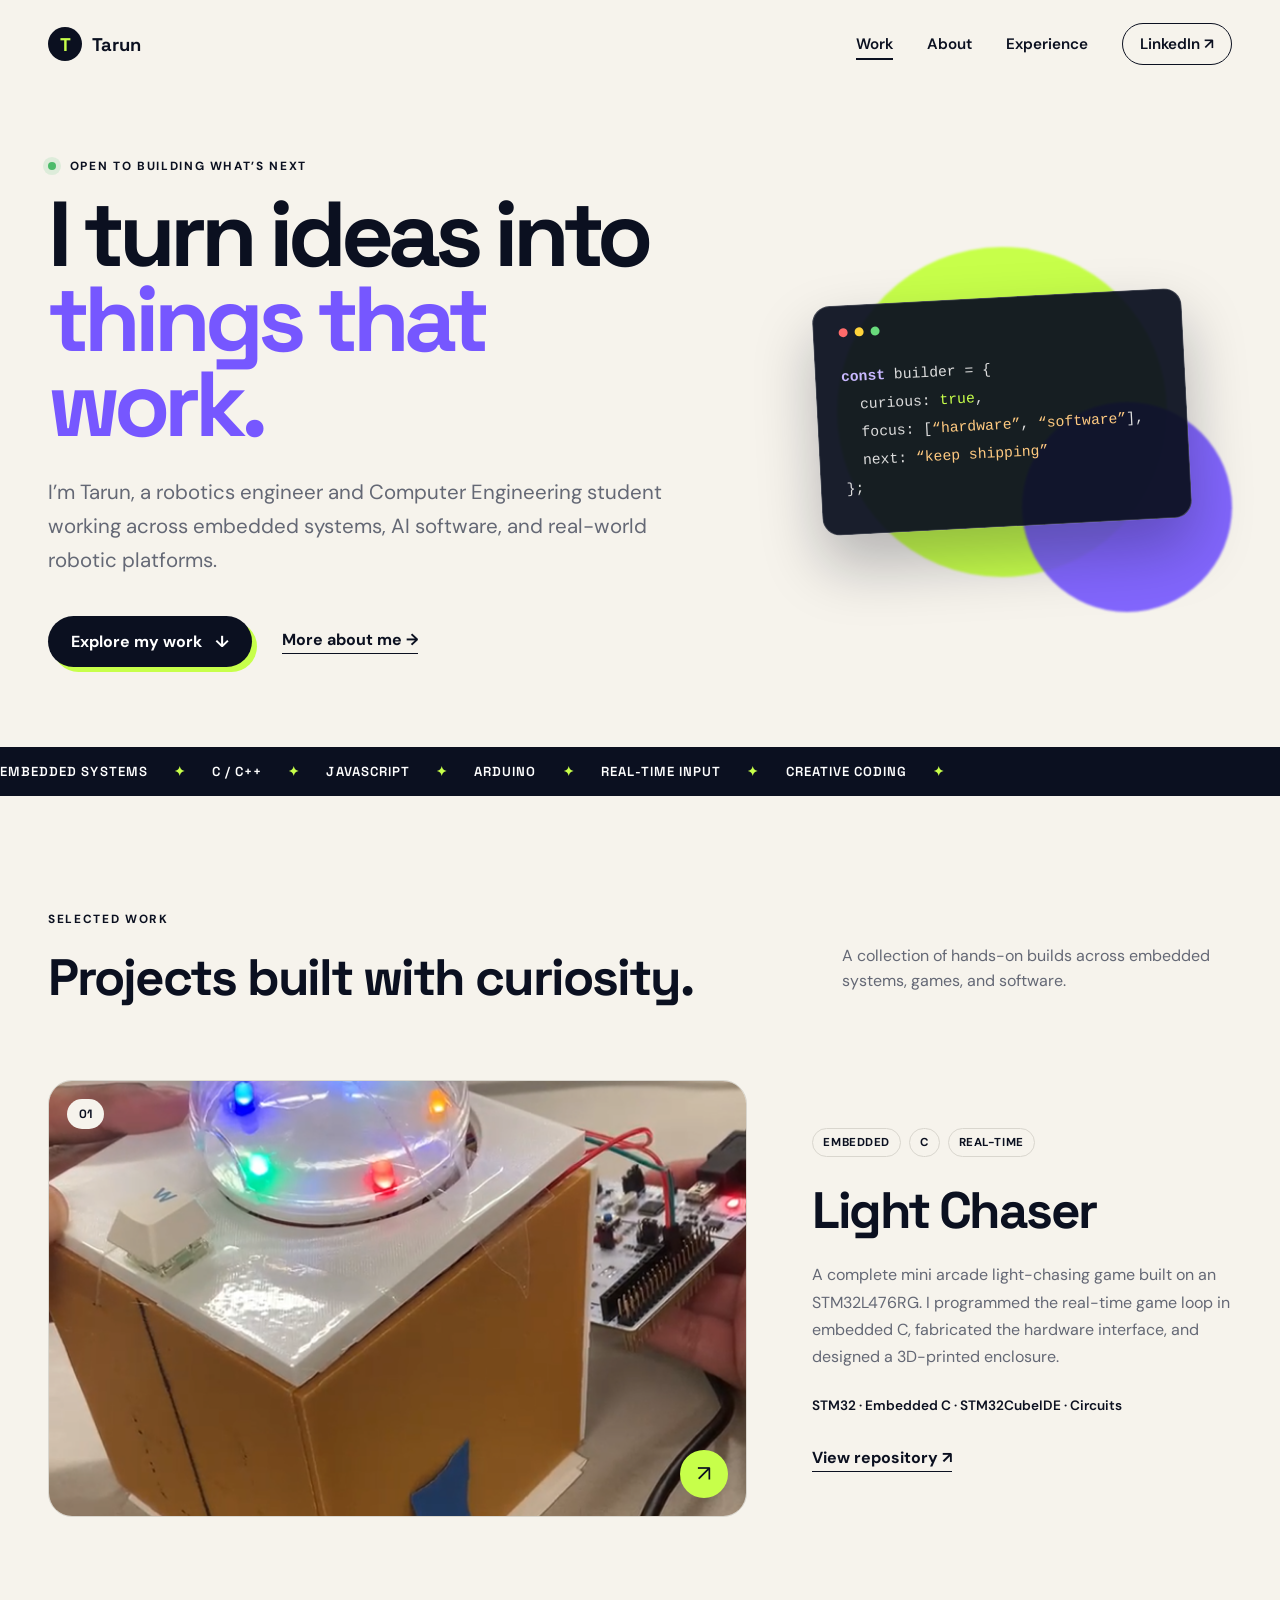
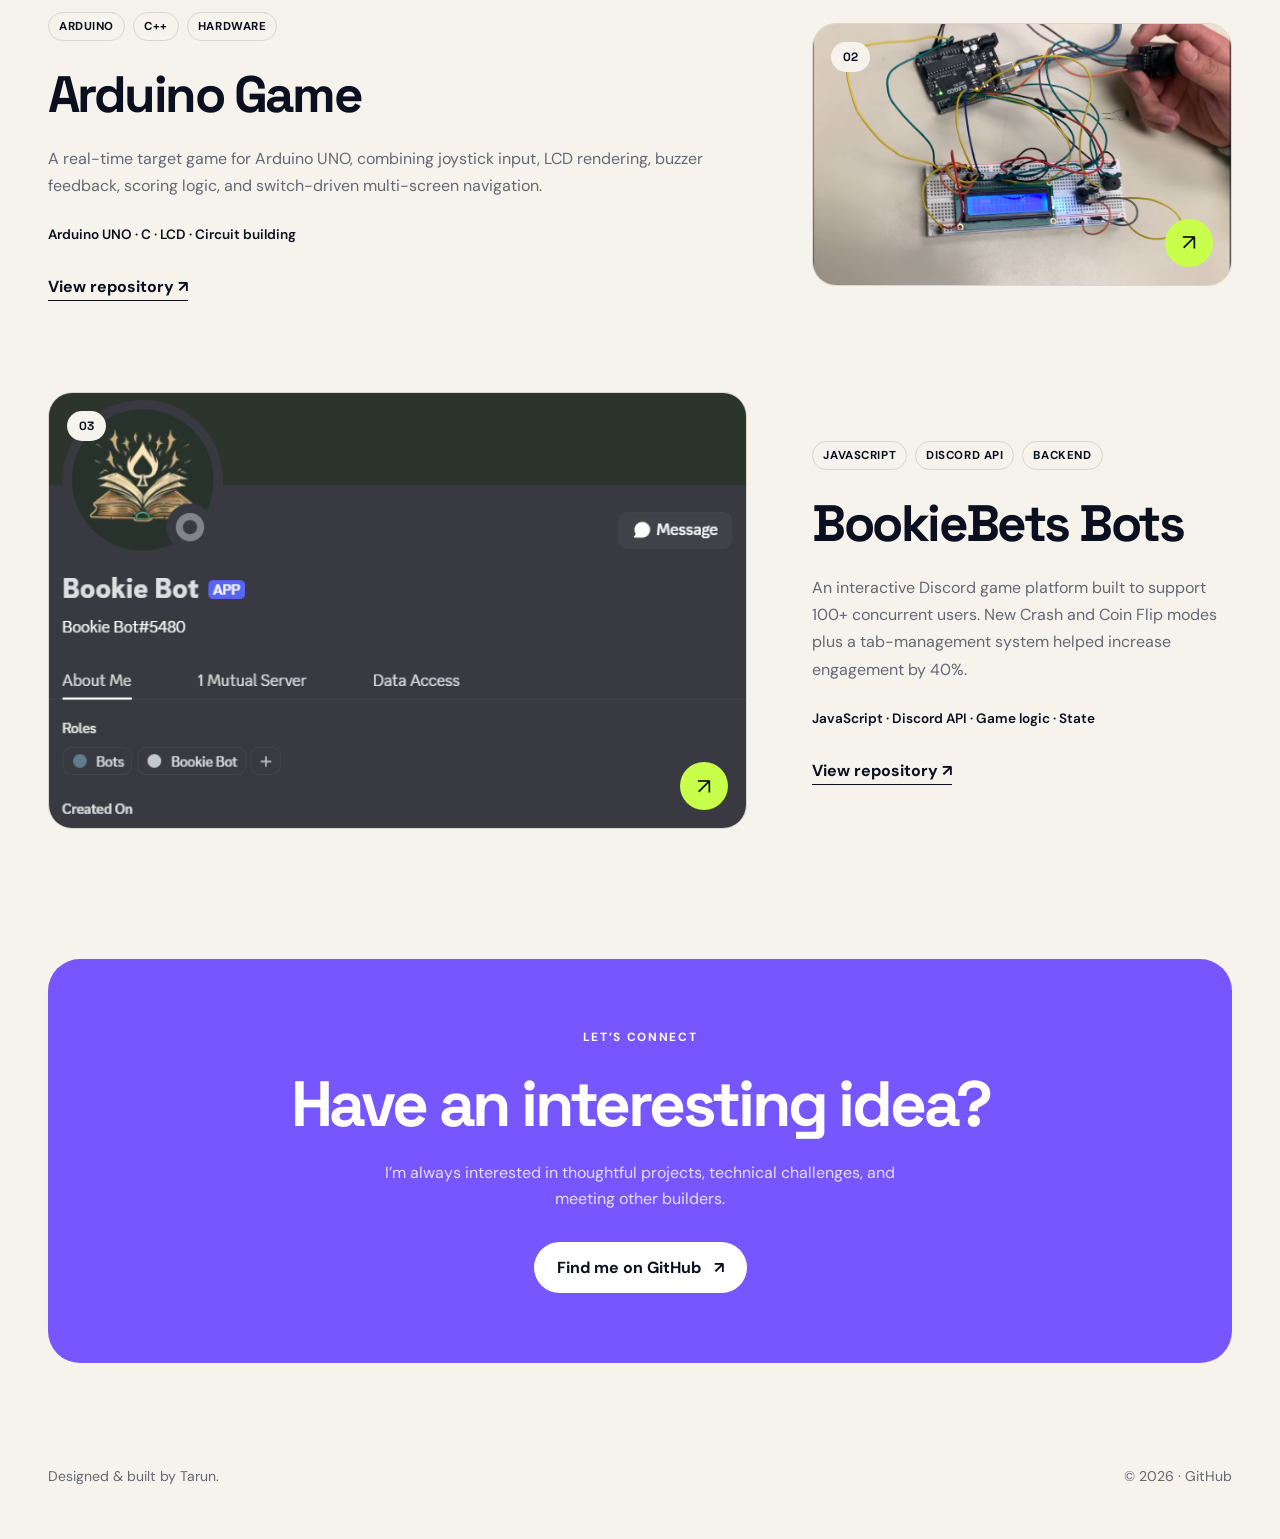
==== index.html @ 7ca959b8 "Align portfolio with LinkedIn experience and credentials" ====
<!doctype html>
<html lang="en">
<head>
  <meta charset="utf-8">
  <meta name="viewport" content="width=device-width, initial-scale=1">
  <meta name="description" content="Tarun's portfolio — embedded systems, software, and playful technical projects.">
  <meta name="theme-color" content="#0b1020">
  <title>Tarun — Developer & Builder</title>
  <link rel="preconnect" href="https://fonts.googleapis.com">
  <link rel="preconnect" href="https://fonts.gstatic.com" crossorigin>
  <link href="https://fonts.googleapis.com/css2?family=DM+Sans:wght@400;500;600;700&family=Space+Grotesk:wght@500;600;700&display=swap" rel="stylesheet">
  <link rel="stylesheet" href="styles.css">
  <script src="script.js" defer></script>
</head>
<body>
  <a class="skip-link" href="#main">Skip to content</a>
  <header class="site-header">
    <a class="logo" href="index.html" aria-label="Tarun, home"><span>T</span> Tarun</a>
    <button class="menu-button" aria-expanded="false" aria-controls="site-nav"><span></span><span></span><span></span><span class="sr-only">Open menu</span></button>
    <nav id="site-nav" class="site-nav" aria-label="Main navigation">
      <a class="active" href="index.html">Work</a>
      <a href="about.html">About</a>
      <a href="resume.html">Experience</a>
      <a class="nav-cta" href="https://www.linkedin.com/in/tarun-ambati/" target="_blank" rel="noreferrer">LinkedIn <span aria-hidden="true">↗</span></a>
    </nav>
  </header>

  <main id="main">
    <section class="hero section-shell">
      <div class="hero-copy reveal">
        <p class="eyebrow"><span class="status-dot"></span> Open to building what’s next</p>
        <h1>I turn ideas into <em>things that work.</em></h1>
        <p class="hero-intro">I’m Tarun, a robotics engineer and Computer Engineering student working across embedded systems, AI software, and real-world robotic platforms.</p>
        <div class="hero-actions">
          <a class="button button-primary" href="#projects">Explore my work <span aria-hidden="true">↓</span></a>
          <a class="text-link" href="about.html">More about me <span aria-hidden="true">→</span></a>
        </div>
      </div>
      <div class="hero-visual reveal" aria-hidden="true">
        <div class="orb orb-one"></div><div class="orb orb-two"></div>
        <div class="code-card">
          <div class="code-top"><span></span><span></span><span></span></div>
          <code><b>const</b> builder = {<br>&nbsp;&nbsp;curious: <i>true</i>,<br>&nbsp;&nbsp;focus: [<q>hardware</q>, <q>software</q>],<br>&nbsp;&nbsp;next: <q>keep shipping</q><br>};</code>
        </div>
      </div>
    </section>

    <section class="marquee" aria-label="Skills">
      <div>EMBEDDED SYSTEMS <span>✦</span> C / C++ <span>✦</span> JAVASCRIPT <span>✦</span> ARDUINO <span>✦</span> REAL-TIME INPUT <span>✦</span> CREATIVE CODING <span>✦</span></div>
    </section>

    <section id="projects" class="projects-section section-shell">
      <div class="section-heading reveal">
        <div><p class="eyebrow">Selected work</p><h2>Projects built with curiosity.</h2></div>
        <p>A collection of hands-on builds across embedded systems, games, and software.</p>
      </div>

      <div class="project-list">
        <article class="project-card reveal">
          <a class="project-image" href="https://github.com/vypearr/Light_Chaser" target="_blank" rel="noreferrer" aria-label="View Light Chaser repository">
            <img src="images/light-chaser.png" alt="Light Chaser embedded game project" loading="lazy">
            <span class="project-number">01</span><span class="image-arrow" aria-hidden="true">↗</span>
          </a>
          <div class="project-content">
            <div class="tags"><span>Embedded</span><span>C</span><span>Real-time</span></div>
            <h3>Light Chaser</h3>
            <p>A complete mini arcade light-chasing game built on an STM32L476RG. I programmed the real-time game loop in embedded C, fabricated the hardware interface, and designed a 3D-printed enclosure.</p>
            <p class="stack">STM32 · Embedded C · STM32CubeIDE · Circuits</p>
            <a class="text-link" href="https://github.com/vypearr/Light_Chaser" target="_blank" rel="noreferrer">View repository <span aria-hidden="true">↗</span></a>
          </div>
        </article>

        <article class="project-card project-card-reverse reveal">
          <a class="project-image" href="https://github.com/vypearr/ArduinoGameProject" target="_blank" rel="noreferrer" aria-label="View Arduino Game repository">
            <img src="images/arduino-game.png" alt="Arduino joystick game project" loading="lazy">
            <span class="project-number">02</span><span class="image-arrow" aria-hidden="true">↗</span>
          </a>
          <div class="project-content">
            <div class="tags"><span>Arduino</span><span>C++</span><span>Hardware</span></div>
            <h3>Arduino Game</h3>
            <p>A real-time target game for Arduino UNO, combining joystick input, LCD rendering, buzzer feedback, scoring logic, and switch-driven multi-screen navigation.</p>
            <p class="stack">Arduino UNO · C · LCD · Circuit building</p>
            <a class="text-link" href="https://github.com/vypearr/ArduinoGameProject" target="_blank" rel="noreferrer">View repository <span aria-hidden="true">↗</span></a>
          </div>
        </article>

        <article class="project-card reveal">
          <a class="project-image" href="https://github.com/vypearr/BookieBets-Bots" target="_blank" rel="noreferrer" aria-label="View BookieBets Bots repository">
            <img src="images/bookiebets-bots.png" alt="BookieBets Discord bots project" loading="lazy">
            <span class="project-number">03</span><span class="image-arrow" aria-hidden="true">↗</span>
          </a>
          <div class="project-content">
            <div class="tags"><span>JavaScript</span><span>Discord API</span><span>Backend</span></div>
            <h3>BookieBets Bots</h3>
            <p>An interactive Discord game platform built to support 100+ concurrent users. New Crash and Coin Flip modes plus a tab-management system helped increase engagement by 40%.</p>
            <p class="stack">JavaScript · Discord API · Game logic · State</p>
            <a class="text-link" href="https://github.com/vypearr/BookieBets-Bots" target="_blank" rel="noreferrer">View repository <span aria-hidden="true">↗</span></a>
          </div>
        </article>
      </div>
    </section>

    <section class="contact-banner section-shell reveal">
      <p class="eyebrow">Let’s connect</p>
      <h2>Have an interesting idea?</h2>
      <p>I’m always interested in thoughtful projects, technical challenges, and meeting other builders.</p>
      <a class="button button-light" href="https://github.com/vypearr" target="_blank" rel="noreferrer">Find me on GitHub <span aria-hidden="true">↗</span></a>
    </section>
  </main>

  <footer><p>Designed & built by Tarun.</p><p>© <span id="year"></span> · <a href="https://github.com/vypearr" target="_blank" rel="noreferrer">GitHub</a></p></footer>
</body>
</html>
---- styles.css ----
:root{--ink:#0b1020;--paper:#f6f3ec;--muted:#646875;--line:#d9d6ce;--lime:#c7ff4a;--violet:#7657ff;--white:#fff;--radius:24px}*{box-sizing:border-box}html{scroll-behavior:smooth}body{margin:0;background:var(--paper);color:var(--ink);font-family:"DM Sans",sans-serif;font-size:16px;overflow-x:hidden}a{color:inherit}img{display:block;max-width:100%}.sr-only{position:absolute;width:1px;height:1px;padding:0;margin:-1px;overflow:hidden;clip:rect(0,0,0,0);white-space:nowrap;border:0}.skip-link{position:fixed;left:1rem;top:-4rem;background:var(--lime);padding:.8rem 1rem;z-index:100;color:var(--ink)}.skip-link:focus{top:1rem}.site-header{height:88px;max-width:1240px;margin:auto;padding:0 28px;display:flex;align-items:center;justify-content:space-between}.logo{font-family:"Space Grotesk",sans-serif;font-size:1.15rem;font-weight:700;text-decoration:none;display:flex;gap:10px;align-items:center}.logo span{display:grid;place-items:center;width:34px;height:34px;border-radius:50%;background:var(--ink);color:var(--lime)}.site-nav{display:flex;align-items:center;gap:34px}.site-nav a{text-decoration:none;font-weight:600;font-size:.95rem;position:relative}.site-nav a:not(.nav-cta)::after{content:"";position:absolute;left:0;right:100%;bottom:-6px;height:2px;background:var(--ink);transition:.2s}.site-nav a:hover::after,.site-nav a.active::after{right:0}.nav-cta{border:1px solid var(--ink);border-radius:999px;padding:10px 17px}.nav-cta:hover{background:var(--ink);color:white}.menu-button{display:none;background:none;border:0;padding:8px}.menu-button>span:not(.sr-only){display:block;width:23px;height:2px;background:var(--ink);margin:5px}.section-shell{max-width:1240px;margin:0 auto;padding-left:28px;padding-right:28px}.hero{min-height:650px;padding-top:70px;padding-bottom:80px;display:grid;grid-template-columns:1.18fr .82fr;align-items:center;gap:60px}.eyebrow{text-transform:uppercase;letter-spacing:.14em;font-size:.74rem;font-weight:700;margin:0 0 18px}.status-dot{display:inline-block;width:8px;height:8px;border-radius:50%;background:#4cbb6a;margin-right:9px;box-shadow:0 0 0 5px rgba(76,187,106,.14)}h1,h2,h3{font-family:"Space Grotesk",sans-serif;margin-top:0}h1{font-size:clamp(3.4rem,7.2vw,6.6rem);line-height:.92;letter-spacing:-.065em;margin-bottom:30px;max-width:820px}h1 em,h2 em{font-style:normal;color:var(--violet)}.hero-intro{font-size:clamp(1.08rem,1.6vw,1.3rem);line-height:1.65;max-width:660px;color:var(--muted)}.hero-actions{display:flex;align-items:center;gap:30px;margin-top:38px}.button{display:inline-flex;gap:13px;align-items:center;text-decoration:none;border-radius:999px;padding:15px 23px;font-weight:700;transition:transform .2s,box-shadow .2s}.button:hover{transform:translateY(-3px)}.button-primary{background:var(--ink);color:white;box-shadow:5px 5px 0 var(--lime)}.button-light{background:white;color:var(--ink)}.text-link{font-weight:700;text-decoration:none;border-bottom:1px solid currentColor;padding-bottom:3px}.hero-visual{height:440px;position:relative;display:grid;place-items:center}.orb{position:absolute;border-radius:50%;filter:blur(1px)}.orb-one{background:var(--lime);width:330px;height:330px}.orb-two{background:var(--violet);width:210px;height:210px;right:0;bottom:20px;opacity:.9}.code-card{position:relative;background:rgba(11,16,32,.94);color:#ddd;border:1px solid rgba(255,255,255,.2);width:min(370px,90%);padding:22px 25px 30px;border-radius:18px;box-shadow:0 30px 60px rgba(11,16,32,.28);transform:rotate(-3deg)}.code-top{display:flex;gap:7px;margin-bottom:27px}.code-top span{width:9px;height:9px;border-radius:50%;background:#ff6b6b}.code-top span:nth-child(2){background:#ffd43b}.code-top span:nth-child(3){background:#69db7c}.code-card code{font-size:.92rem;line-height:1.9}.code-card b{color:#c9b8ff}.code-card i{color:var(--lime);font-style:normal}.code-card q{color:#ffca80}.marquee{background:var(--ink);color:white;padding:16px 0;overflow:hidden;white-space:nowrap;font-family:"Space Grotesk";font-weight:600;letter-spacing:.08em;font-size:.82rem}.marquee div{width:max-content;animation:marquee 24s linear infinite}.marquee span{color:var(--lime);margin:0 22px}@keyframes marquee{to{transform:translateX(-50%)}}.projects-section{padding-top:115px;padding-bottom:130px}.section-heading{display:flex;justify-content:space-between;align-items:flex-end;margin-bottom:70px}.section-heading h2,.skills-section h2{font-size:clamp(2.2rem,4vw,4rem);letter-spacing:-.04em;margin:0}.section-heading>p{max-width:390px;color:var(--muted);line-height:1.6}.project-list{display:flex;flex-direction:column;gap:95px}.project-card{display:grid;grid-template-columns:1.25fr .75fr;gap:65px;align-items:center}.project-card-reverse .project-image{order:2}.project-image{position:relative;border-radius:var(--radius);overflow:hidden;background:#ddd;aspect-ratio:16/10;border:1px solid var(--line)}.project-image img{width:100%;height:100%;object-fit:cover;transition:transform .5s}.project-image:hover img{transform:scale(1.035)}.project-number{position:absolute;left:18px;top:18px;background:var(--paper);border-radius:999px;padding:7px 12px;font:700 .75rem "Space Grotesk"}.image-arrow{position:absolute;right:18px;bottom:18px;width:48px;height:48px;border-radius:50%;display:grid;place-items:center;background:var(--lime);font-size:1.4rem;transition:transform .2s}.project-image:hover .image-arrow{transform:rotate(45deg)}.tags{display:flex;gap:8px;flex-wrap:wrap;margin-bottom:21px}.tags span{border:1px solid var(--line);border-radius:999px;padding:6px 10px;font-size:.72rem;font-weight:700;text-transform:uppercase;letter-spacing:.05em}.project-content h3{font-size:clamp(2rem,4vw,3.6rem);letter-spacing:-.05em;margin-bottom:18px}.project-content>p{color:var(--muted);line-height:1.7}.project-content .stack{font-size:.85rem;color:var(--ink);font-weight:600;margin:24px 0 30px}.contact-banner{background:var(--violet);color:white;border-radius:32px;padding-top:70px;padding-bottom:70px;margin-bottom:70px;text-align:center;max-width:1184px}.contact-banner h2{font-size:clamp(2.4rem,5vw,4.8rem);letter-spacing:-.05em;margin-bottom:15px}.contact-banner>p:not(.eyebrow){max-width:550px;margin:0 auto 30px;line-height:1.6;color:rgba(255,255,255,.8)}footer{max-width:1240px;margin:auto;padding:20px 28px 40px;display:flex;justify-content:space-between;color:var(--muted);font-size:.88rem}footer a{text-decoration:none}.about-hero{padding-top:110px;padding-bottom:100px}.about-hero h1{max-width:1000px}.about-lead{font-size:clamp(1.2rem,2vw,1.6rem);line-height:1.55;max-width:750px;color:var(--muted)}.about-grid{display:grid;grid-template-columns:.72fr 1.28fr;gap:90px;align-items:center;padding-bottom:130px}.about-portrait{height:520px;border-radius:var(--radius);background:var(--lime);position:relative;display:grid;place-items:center;overflow:hidden}.portrait-mark{font:700 16rem/1 "Space Grotesk";color:var(--ink);transform:rotate(-8deg)}.about-portrait p{position:absolute;bottom:22px;left:25px;font:bold .75rem/1.35 "Space Grotesk";letter-spacing:.12em}.about-copy h2{font-size:clamp(2rem,3vw,3rem);letter-spacing:-.04em}.about-copy p{font-size:1.08rem;line-height:1.8;color:var(--muted)}.about-copy .button{margin-top:20px}.skills-section{border-top:1px solid var(--line);padding-top:90px;padding-bottom:120px}.skill-columns{display:grid;grid-template-columns:repeat(3,1fr);gap:24px;margin-top:50px}.skill-columns>div{border-top:3px solid var(--ink);padding-top:20px}.skill-columns span{font-size:.72rem;color:var(--violet);font-weight:700}.skill-columns h3{font-size:1.4rem;margin:18px 0 10px}.skill-columns p{color:var(--muted)}.reveal{opacity:0;transform:translateY(20px);transition:opacity .7s ease,transform .7s ease}.reveal.visible{opacity:1;transform:none}@media(prefers-reduced-motion:reduce){*{scroll-behavior:auto!important;animation:none!important;transition:none!important}.reveal{opacity:1;transform:none}}@media(max-width:820px){.site-header{height:72px}.menu-button{display:block;z-index:12}.site-nav{display:none;position:absolute;top:72px;left:16px;right:16px;background:var(--ink);color:white;padding:26px;border-radius:18px;z-index:11;flex-direction:column;align-items:stretch}.site-nav.open{display:flex}.nav-cta{text-align:center;border-color:white}.hero{grid-template-columns:1fr;padding-top:70px;gap:10px}.hero-visual{height:380px}.section-heading{display:block}.section-heading>p{margin-top:20px}.project-card{grid-template-columns:1fr;gap:30px}.project-card-reverse .project-image{order:0}.about-grid{grid-template-columns:1fr;gap:45px}.about-portrait{height:390px}.skill-columns{grid-template-columns:1fr}.contact-banner{border-radius:0;margin-bottom:30px}}@media(max-width:520px){h1{font-size:3.35rem}.hero{padding-top:45px}.hero-actions{align-items:flex-start;flex-direction:column;gap:22px}.hero-visual{height:330px}.orb-one{width:270px;height:270px}.code-card{font-size:.85rem}.projects-section{padding-top:80px;padding-bottom:90px}.project-list{gap:70px}.project-content h3{font-size:2.4rem}.about-hero{padding-top:70px;padding-bottom:70px}.about-grid{padding-bottom:90px}.portrait-mark{font-size:12rem}footer{display:block}.section-shell{padding-left:20px;padding-right:20px}}
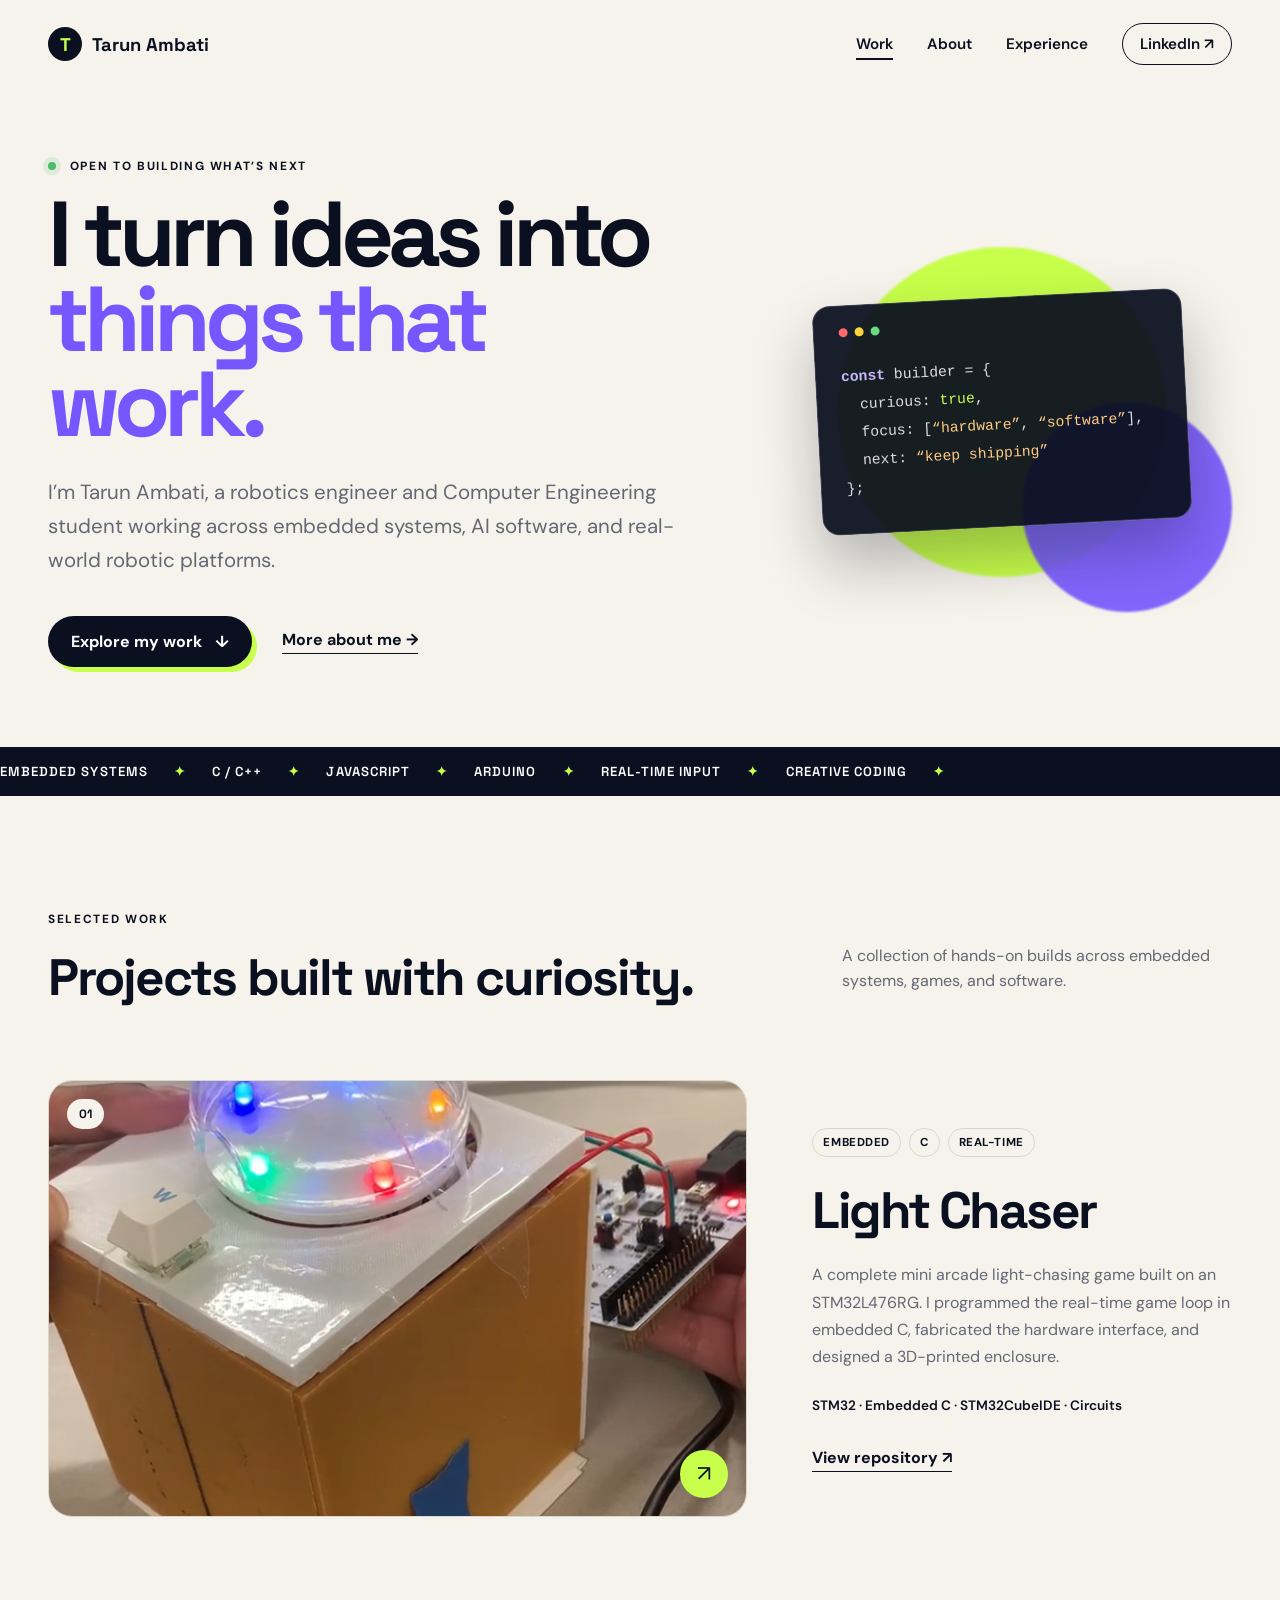
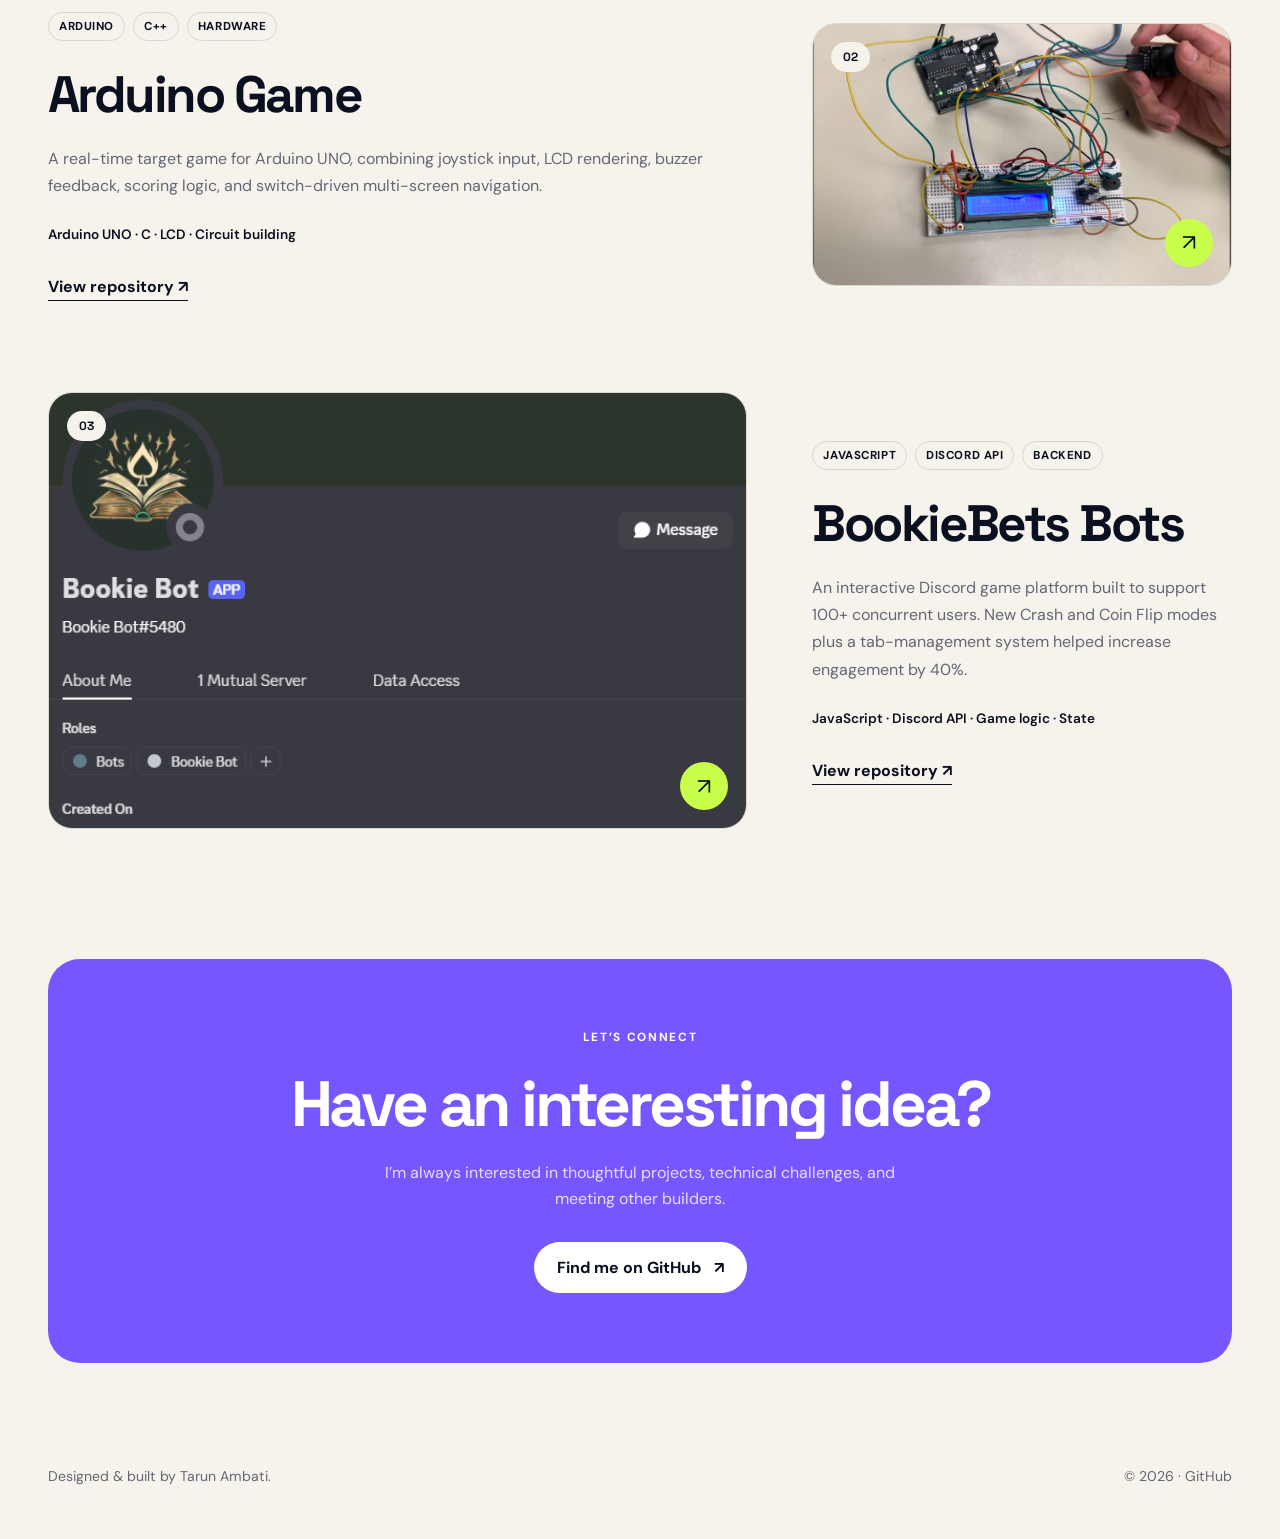
==== commit a8b5fc70: "Use full name throughout portfolio" ====
--- a/index.html
+++ b/index.html
@@ -3,9 +3,9 @@
 <head>
   <meta charset="utf-8">
   <meta name="viewport" content="width=device-width, initial-scale=1">
-  <meta name="description" content="Tarun's portfolio — embedded systems, software, and playful technical projects.">
+  <meta name="description" content="Tarun Ambati's portfolio — robotics, embedded systems, AI software, and hands-on engineering projects.">
   <meta name="theme-color" content="#0b1020">
-  <title>Tarun — Developer & Builder</title>
+  <title>Tarun Ambati — Robotics Engineer & Builder</title>
   <link rel="preconnect" href="https://fonts.googleapis.com">
   <link rel="preconnect" href="https://fonts.gstatic.com" crossorigin>
   <link href="https://fonts.googleapis.com/css2?family=DM+Sans:wght@400;500;600;700&family=Space+Grotesk:wght@500;600;700&display=swap" rel="stylesheet">
@@ -15,7 +15,7 @@
 <body>
   <a class="skip-link" href="#main">Skip to content</a>
   <header class="site-header">
-    <a class="logo" href="index.html" aria-label="Tarun, home"><span>T</span> Tarun</a>
+    <a class="logo" href="index.html" aria-label="Tarun Ambati, home"><span>T</span> Tarun Ambati</a>
     <button class="menu-button" aria-expanded="false" aria-controls="site-nav"><span></span><span></span><span></span><span class="sr-only">Open menu</span></button>
     <nav id="site-nav" class="site-nav" aria-label="Main navigation">
       <a class="active" href="index.html">Work</a>
@@ -30,7 +30,7 @@
       <div class="hero-copy reveal">
         <p class="eyebrow"><span class="status-dot"></span> Open to building what’s next</p>
         <h1>I turn ideas into <em>things that work.</em></h1>
-        <p class="hero-intro">I’m Tarun, a robotics engineer and Computer Engineering student working across embedded systems, AI software, and real-world robotic platforms.</p>
+        <p class="hero-intro">I’m Tarun Ambati, a robotics engineer and Computer Engineering student working across embedded systems, AI software, and real-world robotic platforms.</p>
         <div class="hero-actions">
           <a class="button button-primary" href="#projects">Explore my work <span aria-hidden="true">↓</span></a>
           <a class="text-link" href="about.html">More about me <span aria-hidden="true">→</span></a>
@@ -108,6 +108,6 @@
     </section>
   </main>
 
-  <footer><p>Designed & built by Tarun.</p><p>© <span id="year"></span> · <a href="https://github.com/vypearr" target="_blank" rel="noreferrer">GitHub</a></p></footer>
+  <footer><p>Designed & built by Tarun Ambati.</p><p>© <span id="year"></span> · <a href="https://github.com/vypearr" target="_blank" rel="noreferrer">GitHub</a></p></footer>
 </body>
 </html>
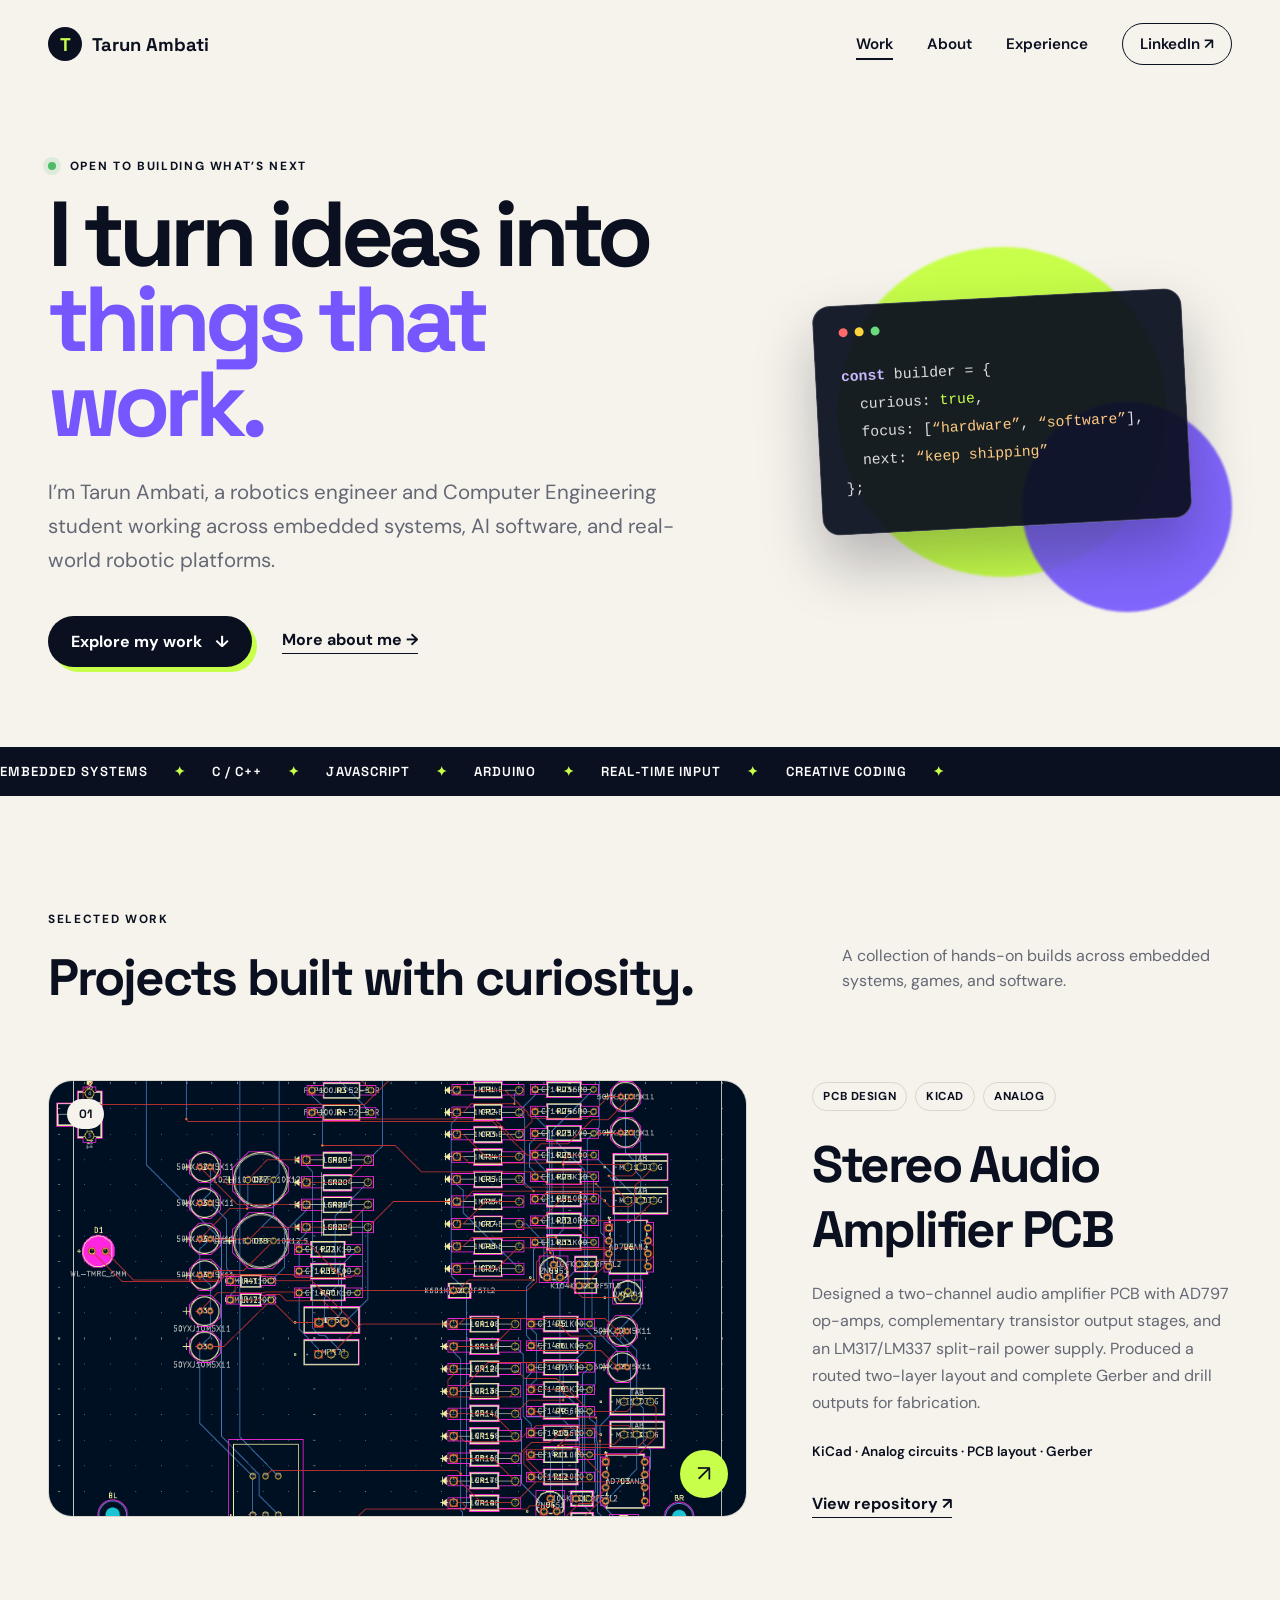
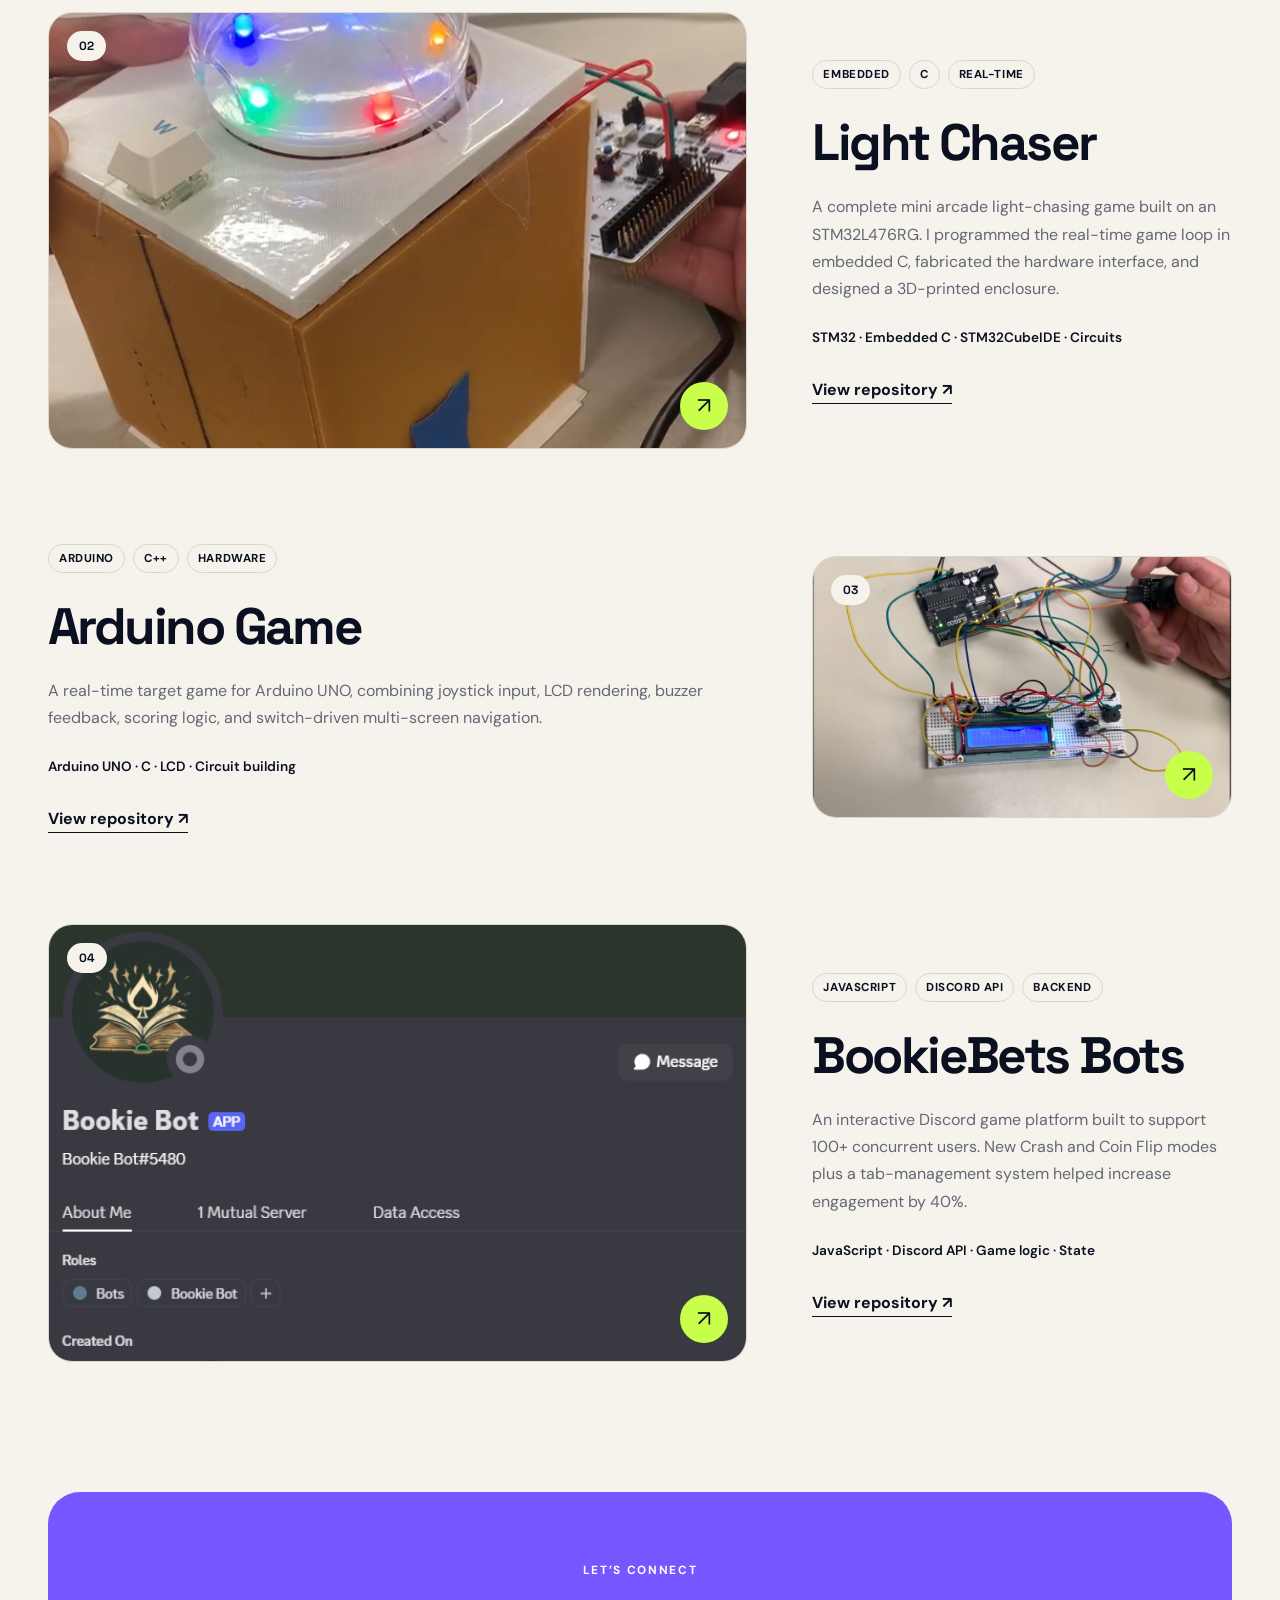
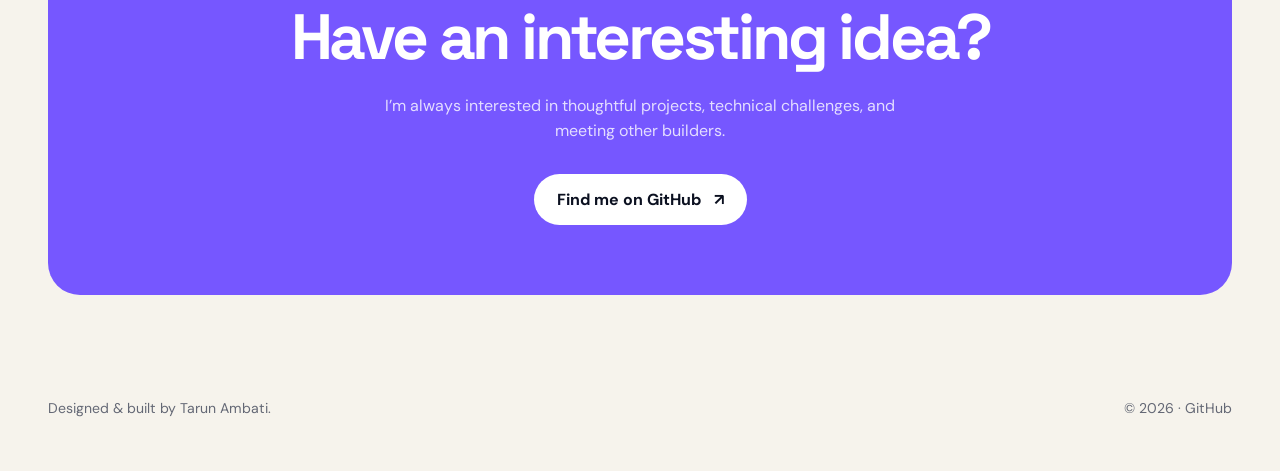
==== commit df617935: "Add audio amplifier PCB project" ====
--- a/index.html
+++ b/index.html
@@ -57,9 +57,23 @@
 
       <div class="project-list">
         <article class="project-card reveal">
+          <a class="project-image" href="https://github.com/vypearr/Audio-Amplifier-PCB" target="_blank" rel="noreferrer" aria-label="View Audio Amplifier PCB repository">
+            <img src="images/audio-amplifier-pcb.png" alt="KiCad layout for a stereo audio amplifier PCB" loading="lazy">
+            <span class="project-number">01</span><span class="image-arrow" aria-hidden="true">↗</span>
+          </a>
+          <div class="project-content">
+            <div class="tags"><span>PCB Design</span><span>KiCad</span><span>Analog</span></div>
+            <h3>Stereo Audio Amplifier PCB</h3>
+            <p>Designed a two-channel audio amplifier PCB with AD797 op-amps, complementary transistor output stages, and an LM317/LM337 split-rail power supply. Produced a routed two-layer layout and complete Gerber and drill outputs for fabrication.</p>
+            <p class="stack">KiCad · Analog circuits · PCB layout · Gerber</p>
+            <a class="text-link" href="https://github.com/vypearr/Audio-Amplifier-PCB" target="_blank" rel="noreferrer">View repository <span aria-hidden="true">↗</span></a>
+          </div>
+        </article>
+
+        <article class="project-card reveal">
           <a class="project-image" href="https://github.com/vypearr/Light_Chaser" target="_blank" rel="noreferrer" aria-label="View Light Chaser repository">
             <img src="images/light-chaser.png" alt="Light Chaser embedded game project" loading="lazy">
-            <span class="project-number">01</span><span class="image-arrow" aria-hidden="true">↗</span>
+            <span class="project-number">02</span><span class="image-arrow" aria-hidden="true">↗</span>
           </a>
           <div class="project-content">
             <div class="tags"><span>Embedded</span><span>C</span><span>Real-time</span></div>
@@ -73,7 +87,7 @@
         <article class="project-card project-card-reverse reveal">
           <a class="project-image" href="https://github.com/vypearr/ArduinoGameProject" target="_blank" rel="noreferrer" aria-label="View Arduino Game repository">
             <img src="images/arduino-game.png" alt="Arduino joystick game project" loading="lazy">
-            <span class="project-number">02</span><span class="image-arrow" aria-hidden="true">↗</span>
+            <span class="project-number">03</span><span class="image-arrow" aria-hidden="true">↗</span>
           </a>
           <div class="project-content">
             <div class="tags"><span>Arduino</span><span>C++</span><span>Hardware</span></div>
@@ -87,7 +101,7 @@
         <article class="project-card reveal">
           <a class="project-image" href="https://github.com/vypearr/BookieBets-Bots" target="_blank" rel="noreferrer" aria-label="View BookieBets Bots repository">
             <img src="images/bookiebets-bots.png" alt="BookieBets Discord bots project" loading="lazy">
-            <span class="project-number">03</span><span class="image-arrow" aria-hidden="true">↗</span>
+            <span class="project-number">04</span><span class="image-arrow" aria-hidden="true">↗</span>
           </a>
           <div class="project-content">
             <div class="tags"><span>JavaScript</span><span>Discord API</span><span>Backend</span></div>
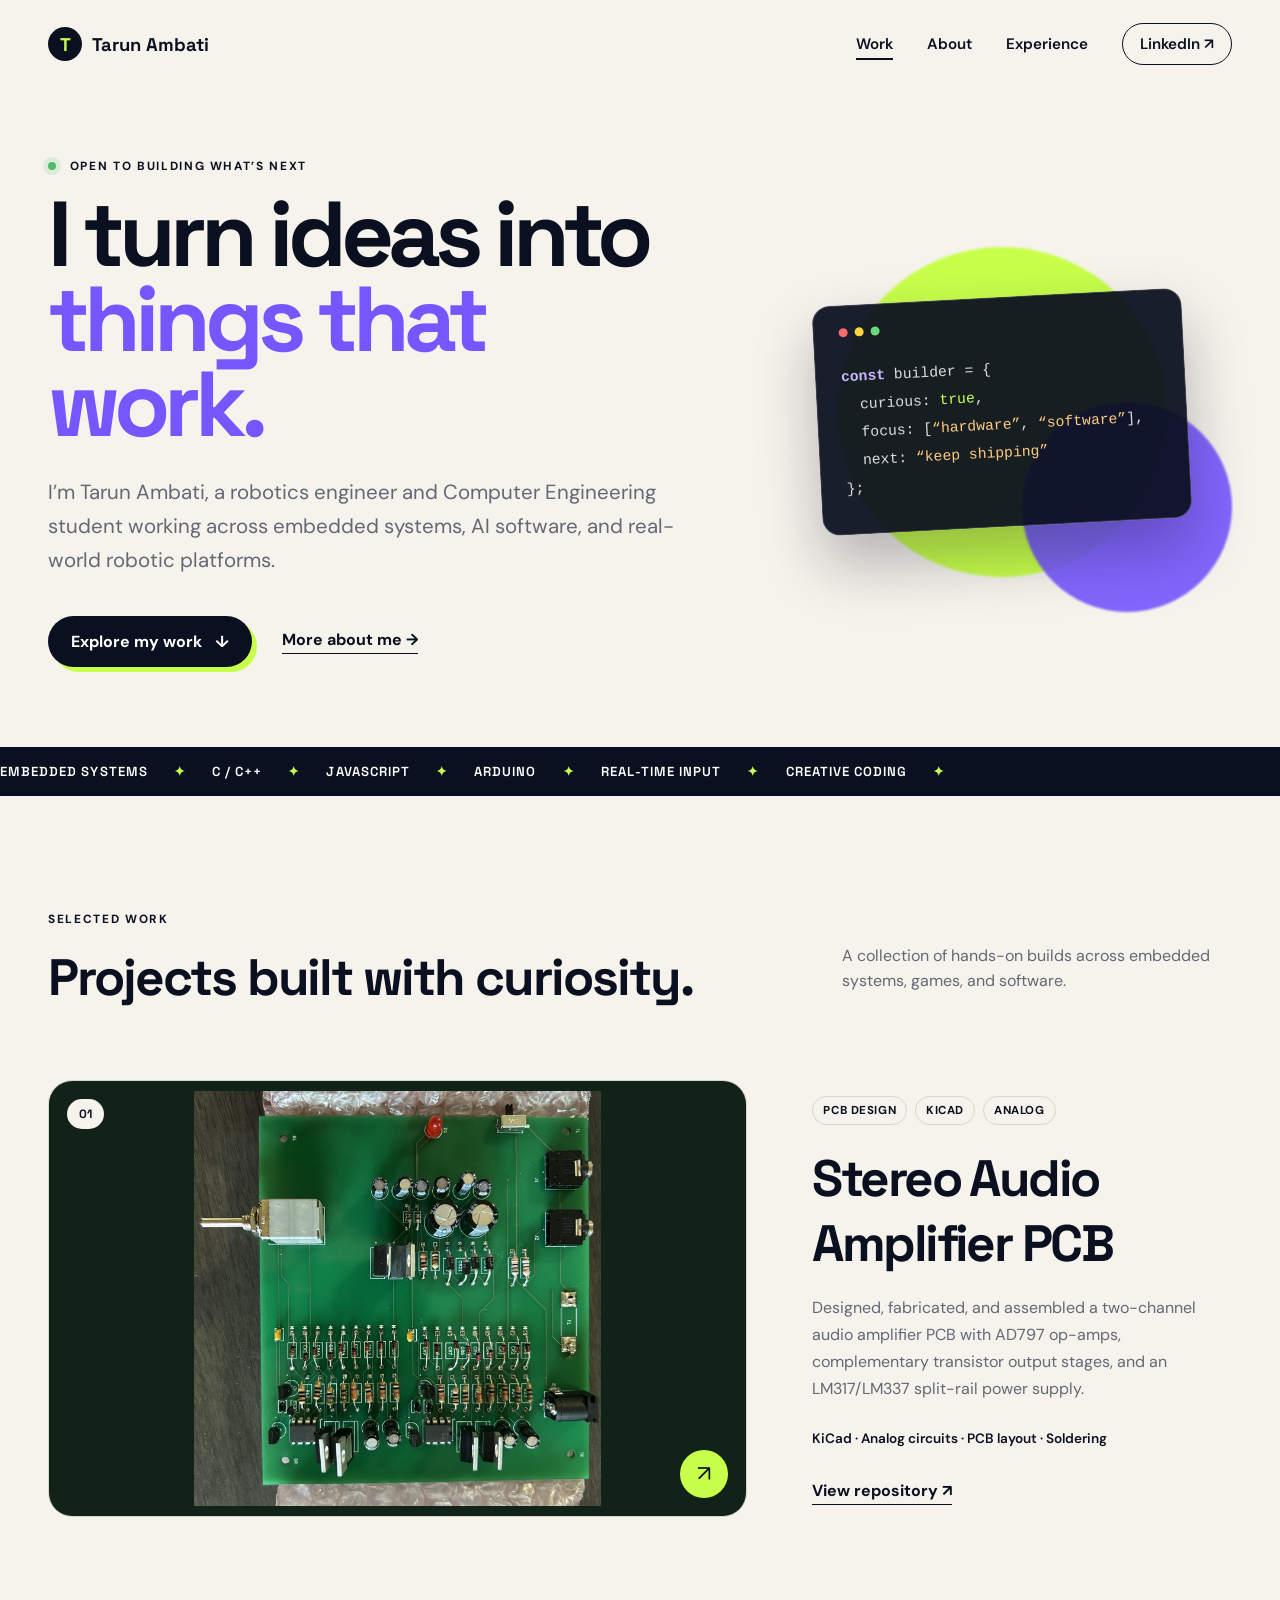
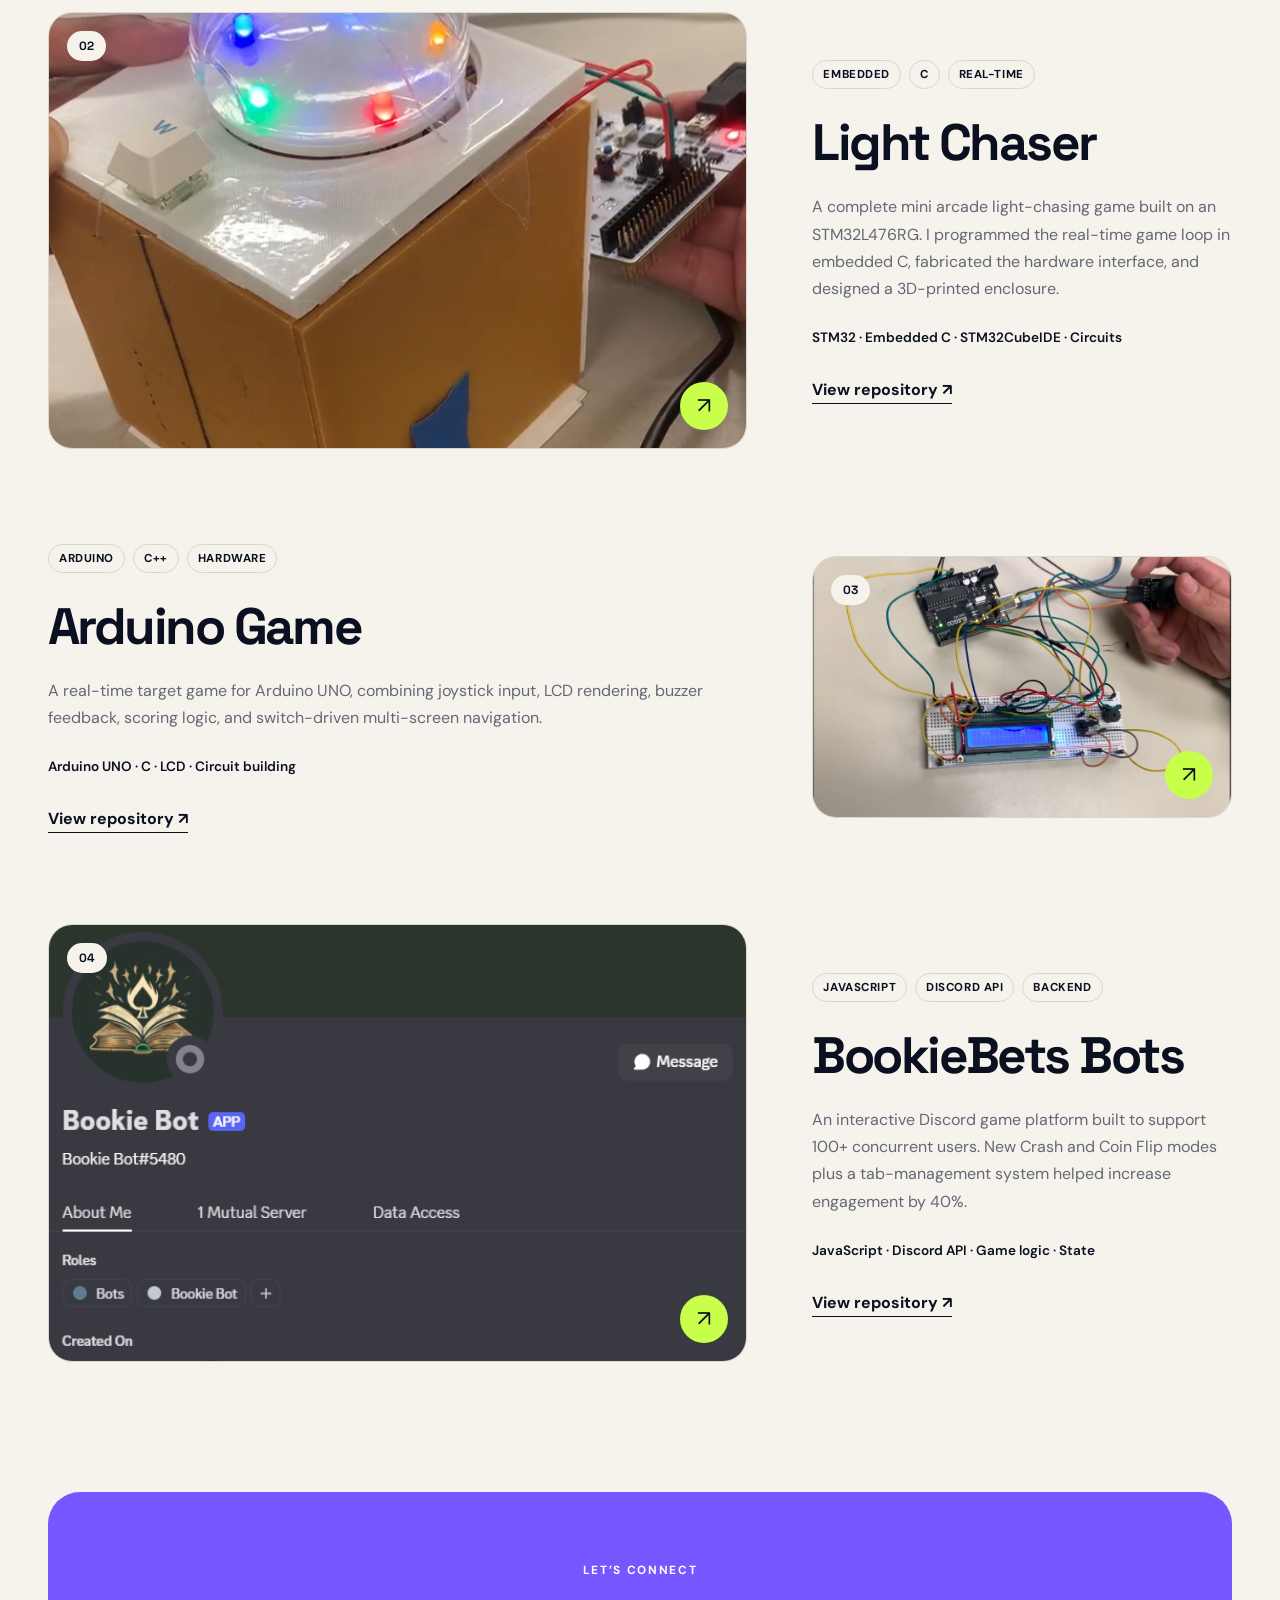
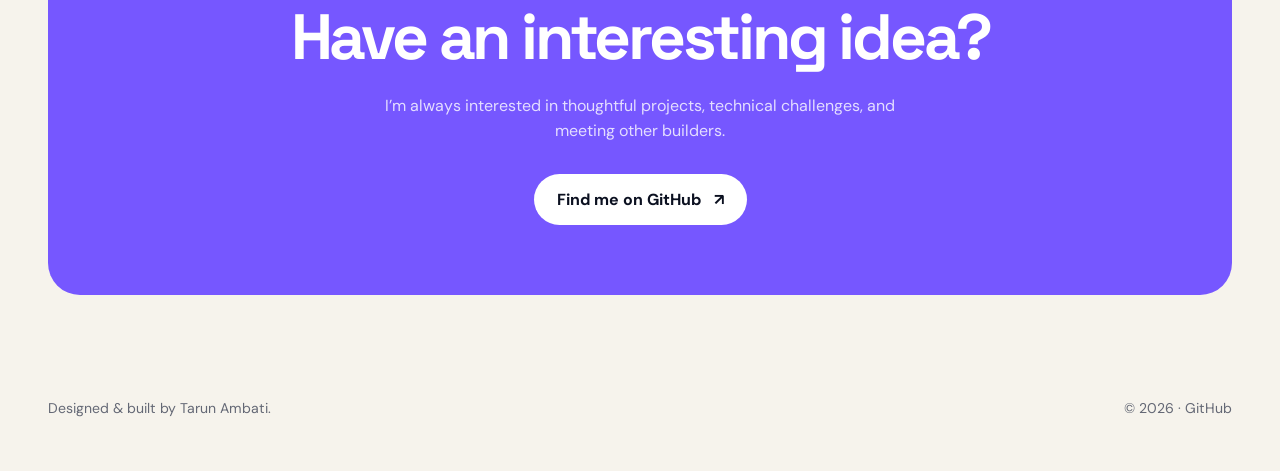
==== commit ea577a0a: "Show assembled audio amplifier PCB" ====
--- a/index.html
+++ b/index.html
@@ -10,6 +10,7 @@
   <link rel="preconnect" href="https://fonts.gstatic.com" crossorigin>
   <link href="https://fonts.googleapis.com/css2?family=DM+Sans:wght@400;500;600;700&family=Space+Grotesk:wght@500;600;700&display=swap" rel="stylesheet">
   <link rel="stylesheet" href="styles.css">
+  <link rel="stylesheet" href="project.css">
   <script src="script.js" defer></script>
 </head>
 <body>
@@ -58,14 +59,14 @@
       <div class="project-list">
         <article class="project-card reveal">
           <a class="project-image" href="https://github.com/vypearr/Audio-Amplifier-PCB" target="_blank" rel="noreferrer" aria-label="View Audio Amplifier PCB repository">
-            <img src="images/audio-amplifier-pcb.png" alt="KiCad layout for a stereo audio amplifier PCB" loading="lazy">
+            <img class="pcb-project-photo" src="images/audio-amplifier-assembled.jpg" alt="Fabricated stereo audio amplifier PCB with components soldered in place" loading="lazy">
             <span class="project-number">01</span><span class="image-arrow" aria-hidden="true">↗</span>
           </a>
           <div class="project-content">
             <div class="tags"><span>PCB Design</span><span>KiCad</span><span>Analog</span></div>
             <h3>Stereo Audio Amplifier PCB</h3>
-            <p>Designed a two-channel audio amplifier PCB with AD797 op-amps, complementary transistor output stages, and an LM317/LM337 split-rail power supply. Produced a routed two-layer layout and complete Gerber and drill outputs for fabrication.</p>
-            <p class="stack">KiCad · Analog circuits · PCB layout · Gerber</p>
+            <p>Designed, fabricated, and assembled a two-channel audio amplifier PCB with AD797 op-amps, complementary transistor output stages, and an LM317/LM337 split-rail power supply.</p>
+            <p class="stack">KiCad · Analog circuits · PCB layout · Soldering</p>
             <a class="text-link" href="https://github.com/vypearr/Audio-Amplifier-PCB" target="_blank" rel="noreferrer">View repository <span aria-hidden="true">↗</span></a>
           </div>
         </article>
--- a/project.css
+++ b/project.css
@@ -0,0 +1 @@
+.project-image .pcb-project-photo{object-fit:contain;background:#112318;padding:10px}
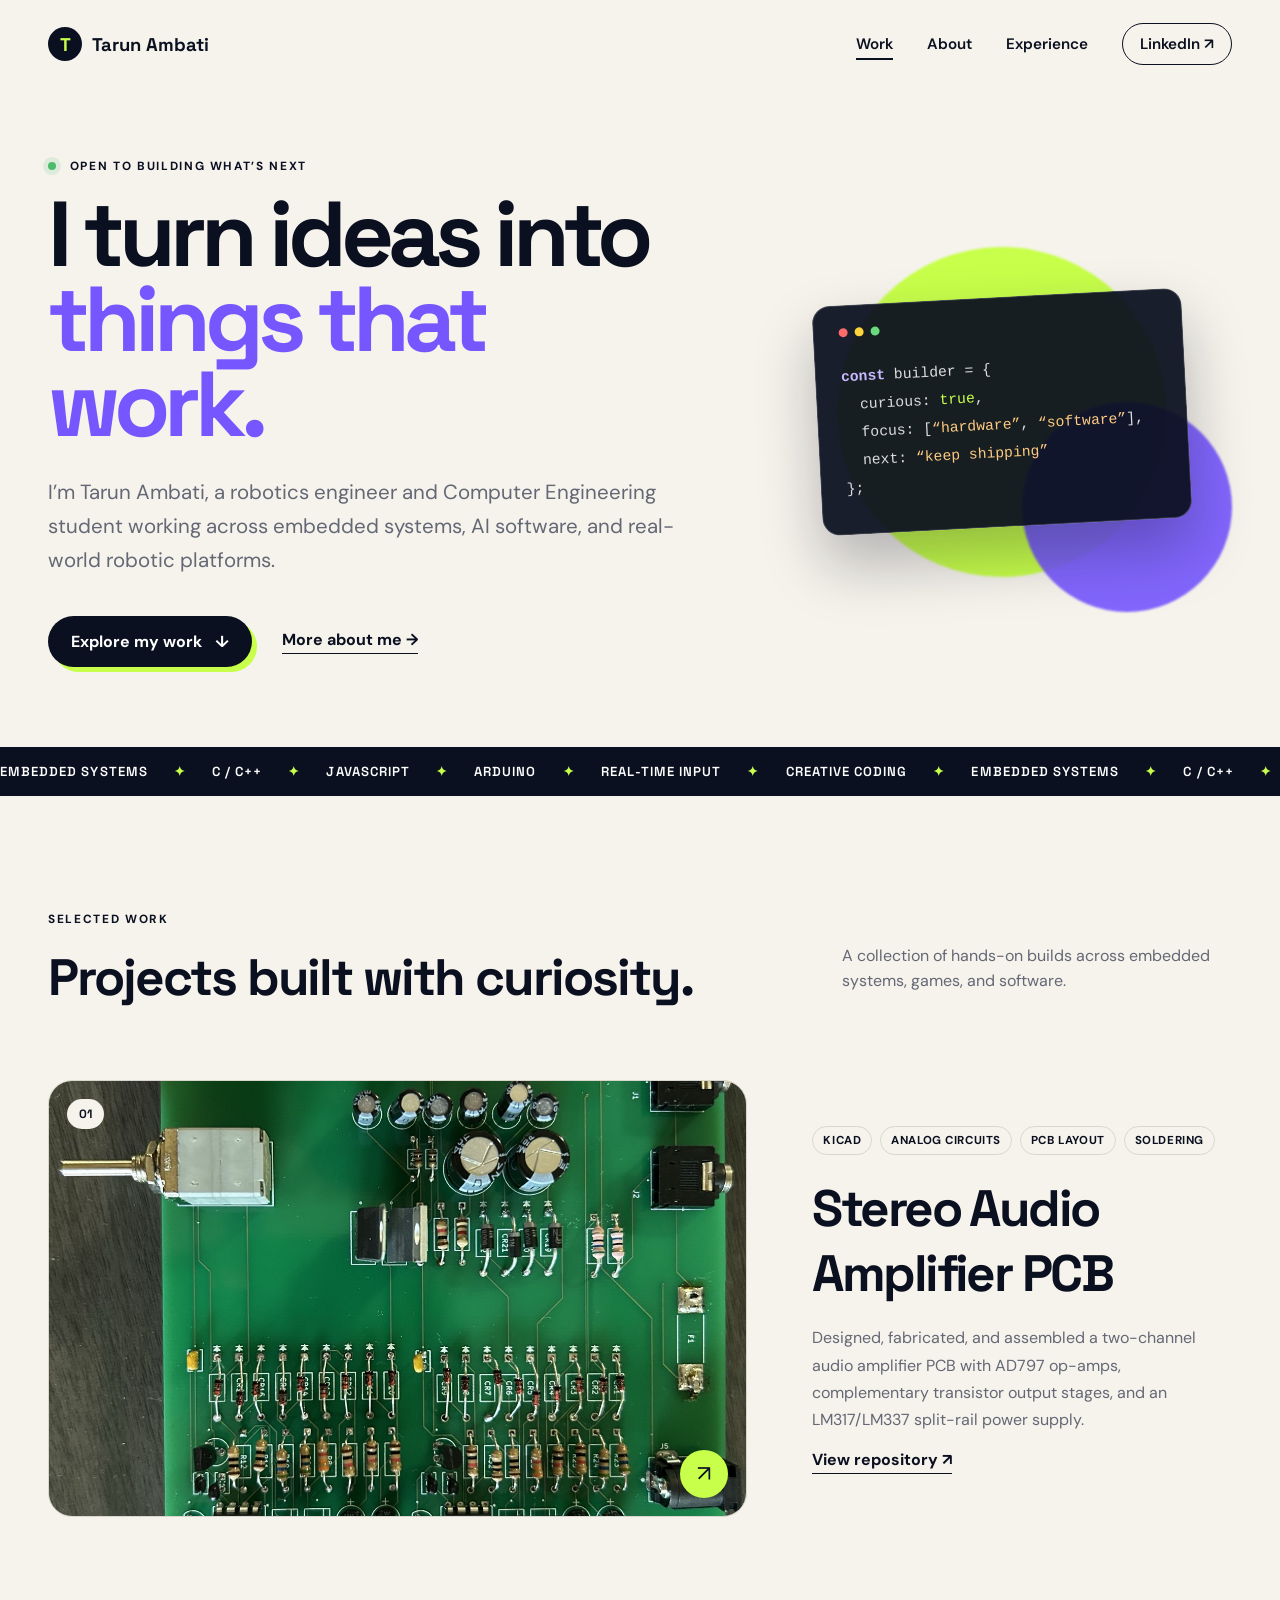
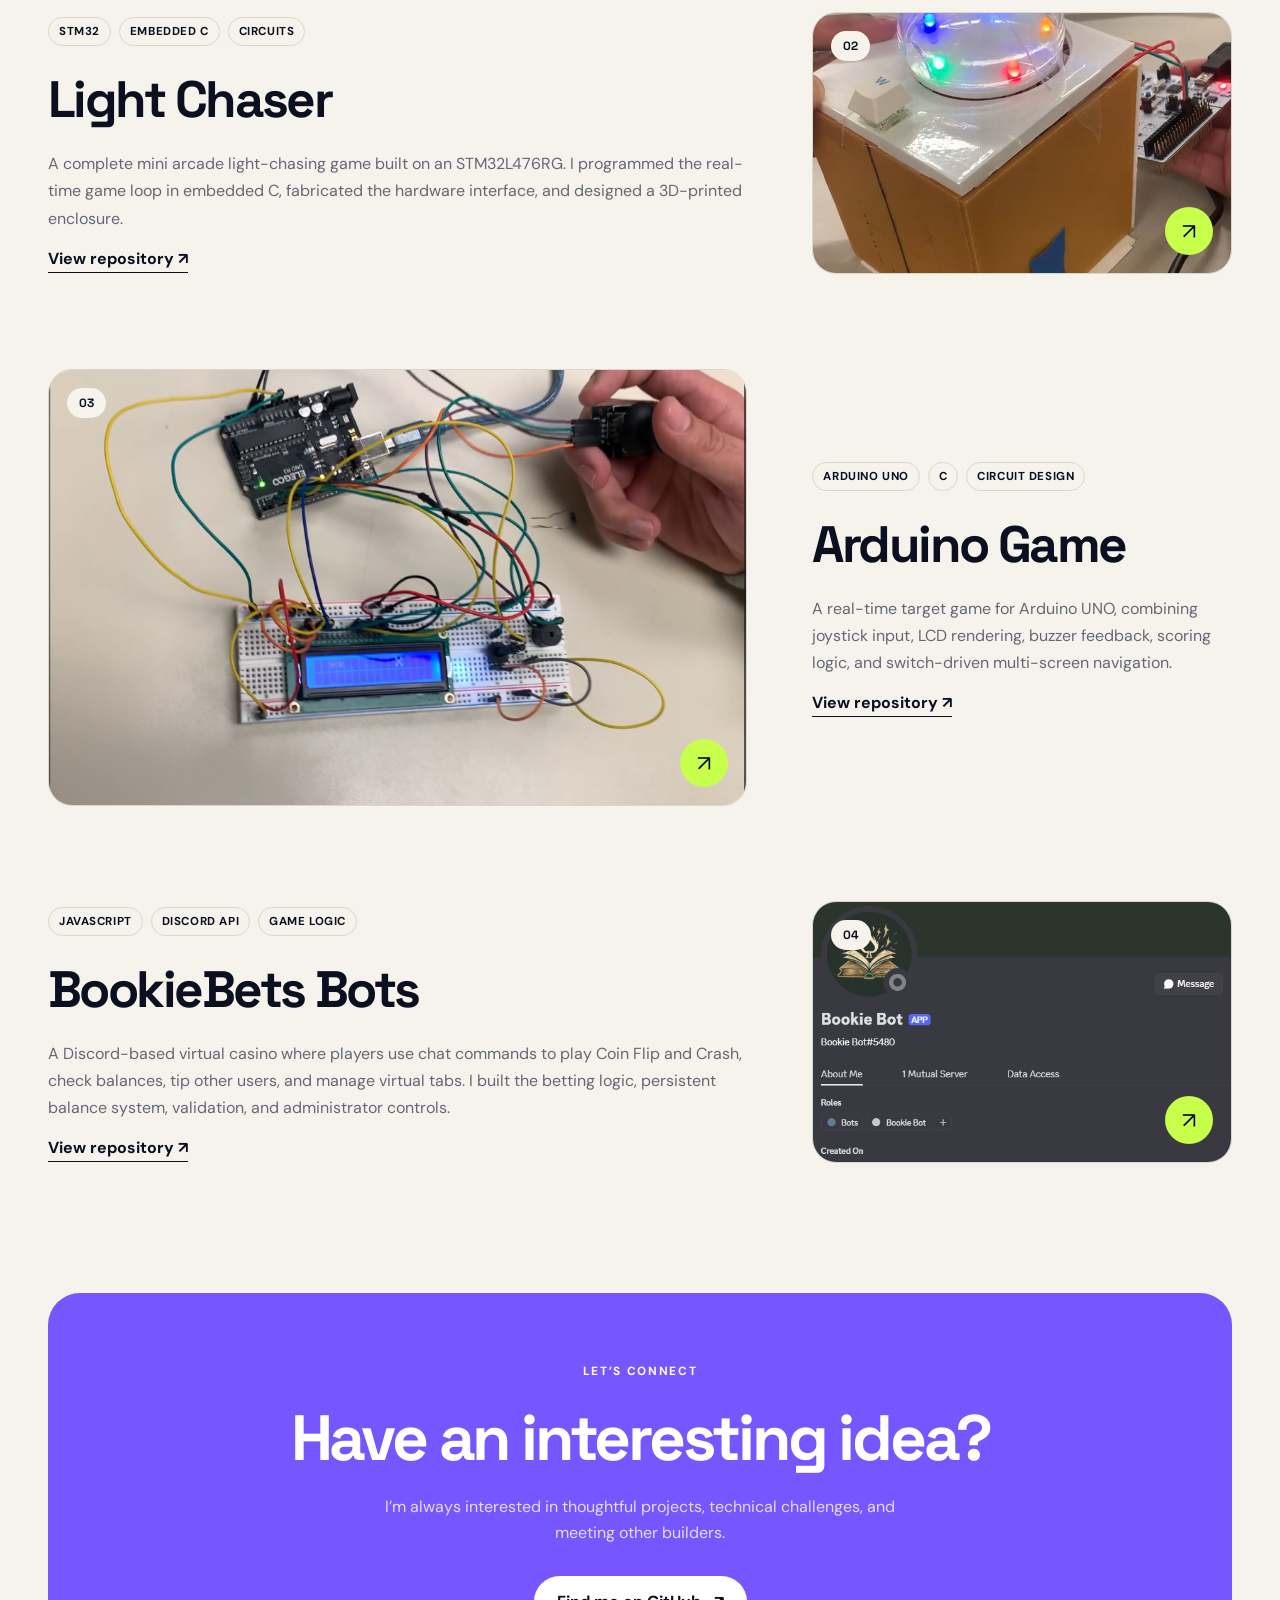
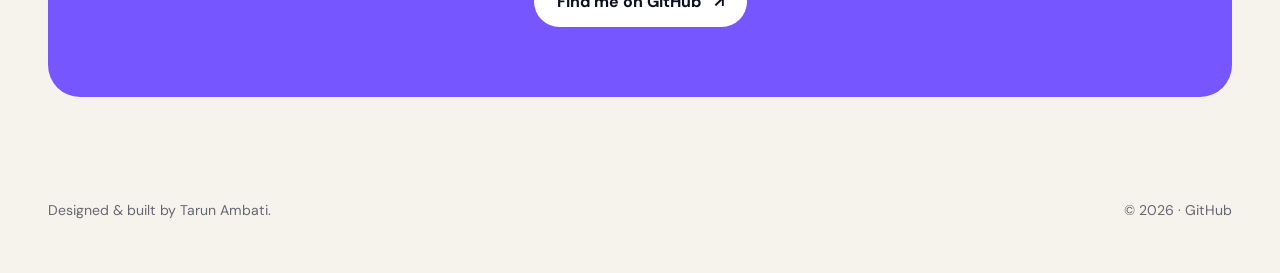
==== commit d7f15a6d: "Refine project layout and experience details" ====
--- a/index.html
+++ b/index.html
@@ -47,7 +47,7 @@
     </section>
 
     <section class="marquee" aria-label="Skills">
-      <div>EMBEDDED SYSTEMS <span>✦</span> C / C++ <span>✦</span> JAVASCRIPT <span>✦</span> ARDUINO <span>✦</span> REAL-TIME INPUT <span>✦</span> CREATIVE CODING <span>✦</span></div>
+      <div>EMBEDDED SYSTEMS <span>✦</span> C / C++ <span>✦</span> JAVASCRIPT <span>✦</span> ARDUINO <span>✦</span> REAL-TIME INPUT <span>✦</span> CREATIVE CODING <span>✦</span> EMBEDDED SYSTEMS <span>✦</span> C / C++ <span>✦</span> JAVASCRIPT <span>✦</span> ARDUINO <span>✦</span> REAL-TIME INPUT <span>✦</span> CREATIVE CODING <span>✦</span></div>
     </section>
 
     <section id="projects" class="projects-section section-shell">
@@ -63,52 +63,48 @@
             <span class="project-number">01</span><span class="image-arrow" aria-hidden="true">↗</span>
           </a>
           <div class="project-content">
-            <div class="tags"><span>PCB Design</span><span>KiCad</span><span>Analog</span></div>
+            <div class="tags"><span>KiCad</span><span>Analog Circuits</span><span>PCB Layout</span><span>Soldering</span></div>
             <h3>Stereo Audio Amplifier PCB</h3>
             <p>Designed, fabricated, and assembled a two-channel audio amplifier PCB with AD797 op-amps, complementary transistor output stages, and an LM317/LM337 split-rail power supply.</p>
-            <p class="stack">KiCad · Analog circuits · PCB layout · Soldering</p>
             <a class="text-link" href="https://github.com/vypearr/Audio-Amplifier-PCB" target="_blank" rel="noreferrer">View repository <span aria-hidden="true">↗</span></a>
           </div>
         </article>
 
-        <article class="project-card reveal">
+        <article class="project-card project-card-reverse reveal">
           <a class="project-image" href="https://github.com/vypearr/Light_Chaser" target="_blank" rel="noreferrer" aria-label="View Light Chaser repository">
             <img src="images/light-chaser.png" alt="Light Chaser embedded game project" loading="lazy">
             <span class="project-number">02</span><span class="image-arrow" aria-hidden="true">↗</span>
           </a>
           <div class="project-content">
-            <div class="tags"><span>Embedded</span><span>C</span><span>Real-time</span></div>
+            <div class="tags"><span>STM32</span><span>Embedded C</span><span>Circuits</span></div>
             <h3>Light Chaser</h3>
             <p>A complete mini arcade light-chasing game built on an STM32L476RG. I programmed the real-time game loop in embedded C, fabricated the hardware interface, and designed a 3D-printed enclosure.</p>
-            <p class="stack">STM32 · Embedded C · STM32CubeIDE · Circuits</p>
             <a class="text-link" href="https://github.com/vypearr/Light_Chaser" target="_blank" rel="noreferrer">View repository <span aria-hidden="true">↗</span></a>
           </div>
         </article>
 
-        <article class="project-card project-card-reverse reveal">
+        <article class="project-card reveal">
           <a class="project-image" href="https://github.com/vypearr/ArduinoGameProject" target="_blank" rel="noreferrer" aria-label="View Arduino Game repository">
             <img src="images/arduino-game.png" alt="Arduino joystick game project" loading="lazy">
             <span class="project-number">03</span><span class="image-arrow" aria-hidden="true">↗</span>
           </a>
           <div class="project-content">
-            <div class="tags"><span>Arduino</span><span>C++</span><span>Hardware</span></div>
+            <div class="tags"><span>Arduino UNO</span><span>C</span><span>Circuit Design</span></div>
             <h3>Arduino Game</h3>
             <p>A real-time target game for Arduino UNO, combining joystick input, LCD rendering, buzzer feedback, scoring logic, and switch-driven multi-screen navigation.</p>
-            <p class="stack">Arduino UNO · C · LCD · Circuit building</p>
             <a class="text-link" href="https://github.com/vypearr/ArduinoGameProject" target="_blank" rel="noreferrer">View repository <span aria-hidden="true">↗</span></a>
           </div>
         </article>
 
-        <article class="project-card reveal">
+        <article class="project-card project-card-reverse reveal">
           <a class="project-image" href="https://github.com/vypearr/BookieBets-Bots" target="_blank" rel="noreferrer" aria-label="View BookieBets Bots repository">
             <img src="images/bookiebets-bots.png" alt="BookieBets Discord bots project" loading="lazy">
             <span class="project-number">04</span><span class="image-arrow" aria-hidden="true">↗</span>
           </a>
           <div class="project-content">
-            <div class="tags"><span>JavaScript</span><span>Discord API</span><span>Backend</span></div>
+            <div class="tags"><span>JavaScript</span><span>Discord API</span><span>Game Logic</span></div>
             <h3>BookieBets Bots</h3>
-            <p>An interactive Discord game platform built to support 100+ concurrent users. New Crash and Coin Flip modes plus a tab-management system helped increase engagement by 40%.</p>
-            <p class="stack">JavaScript · Discord API · Game logic · State</p>
+            <p>A Discord-based virtual casino where players use chat commands to play Coin Flip and Crash, check balances, tip other users, and manage virtual tabs. I built the betting logic, persistent balance system, validation, and administrator controls.</p>
             <a class="text-link" href="https://github.com/vypearr/BookieBets-Bots" target="_blank" rel="noreferrer">View repository <span aria-hidden="true">↗</span></a>
           </div>
         </article>
--- a/project.css
+++ b/project.css
@@ -1 +1 @@
-.project-image .pcb-project-photo{object-fit:contain;background:#112318;padding:10px}
+.project-image .pcb-project-photo{object-fit:cover;object-position:center;background:#112318;padding:0}
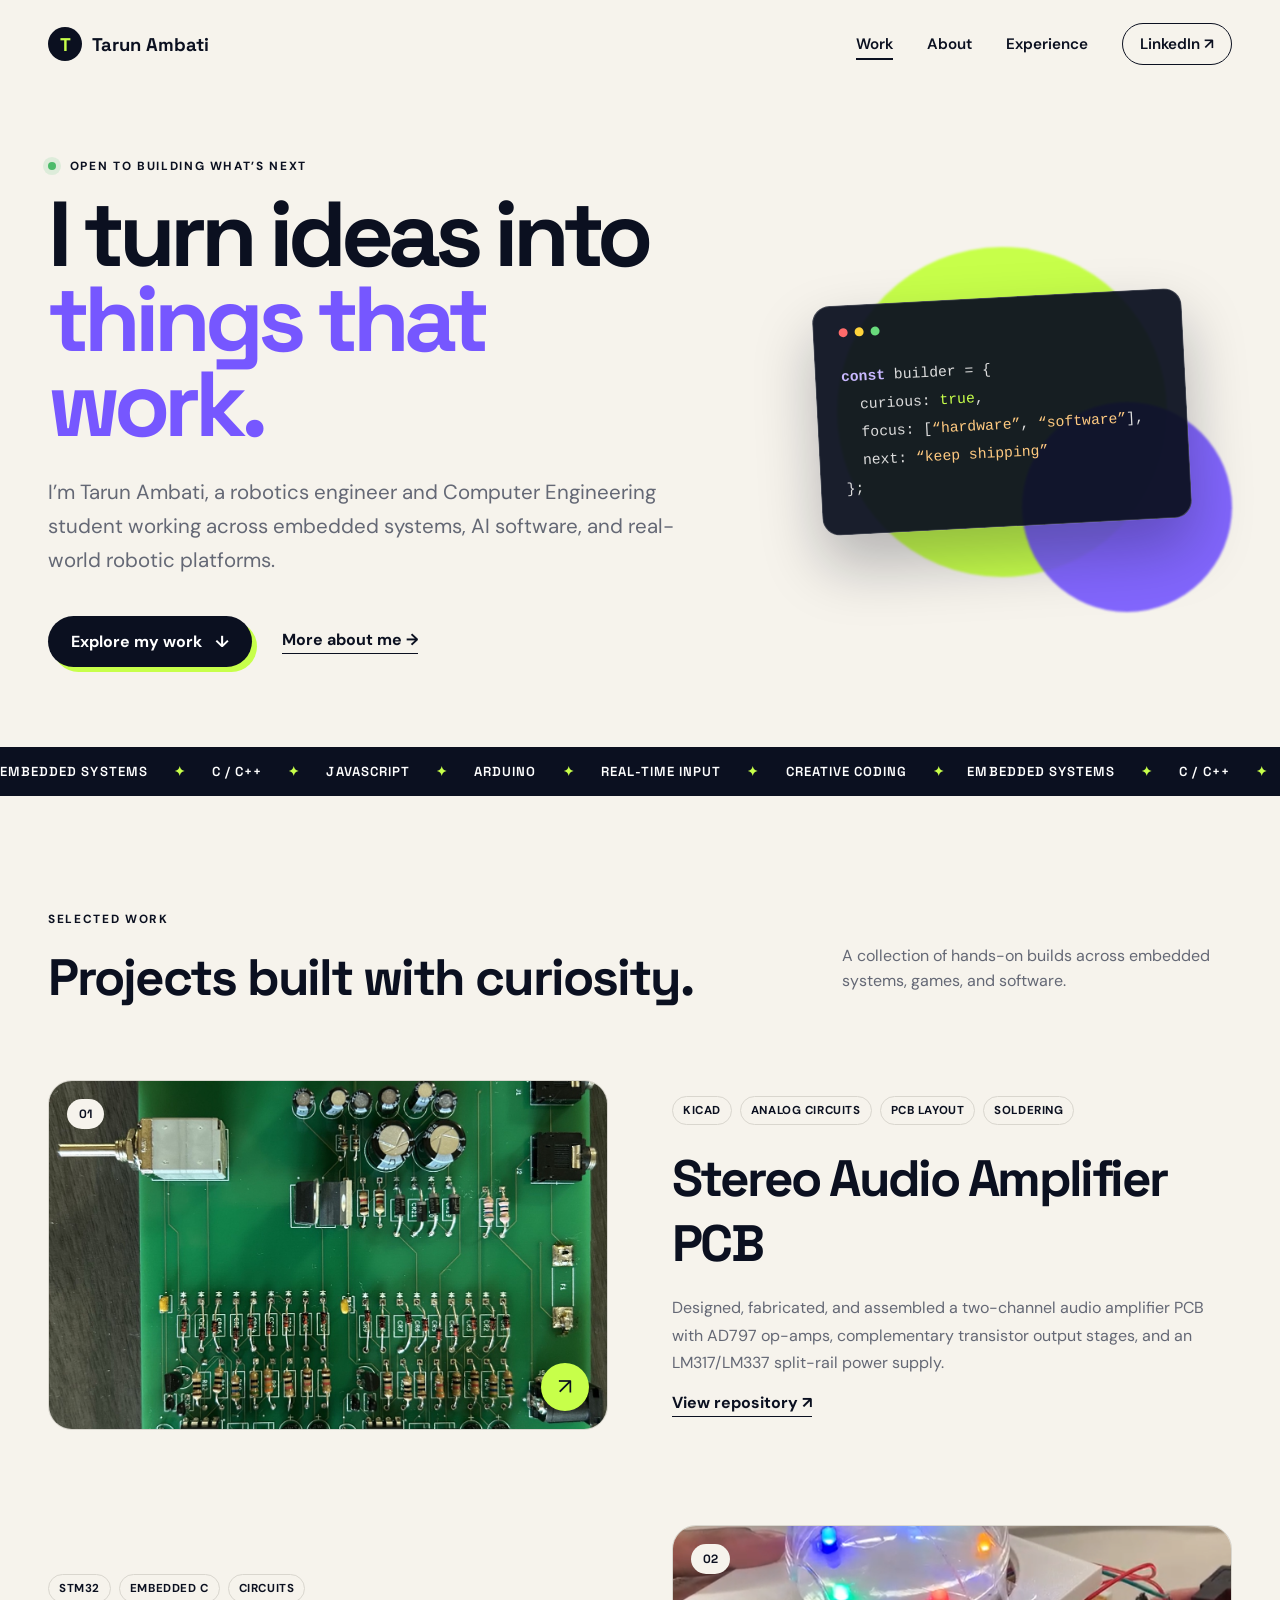
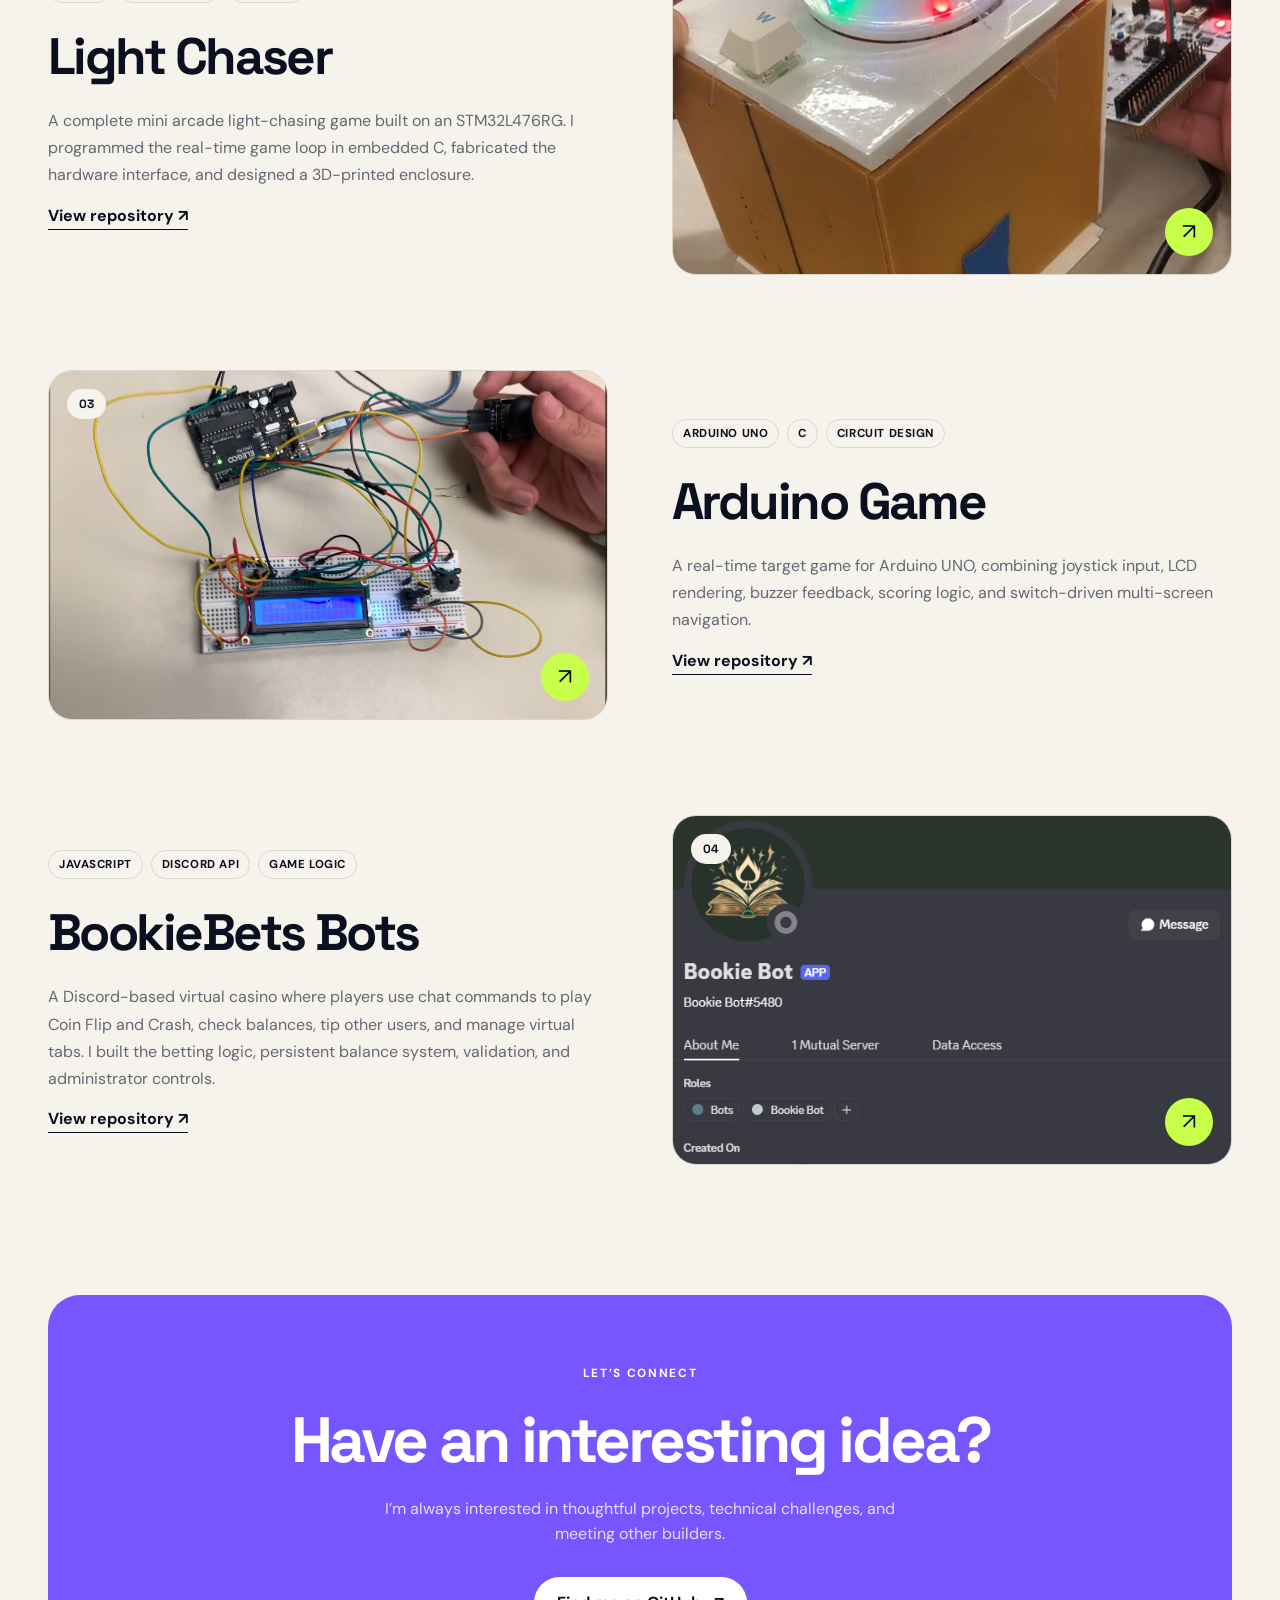
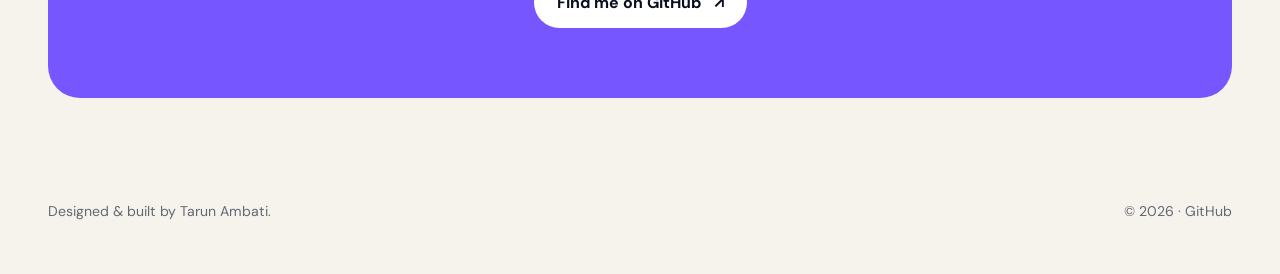
==== commit 959d117d: "Make skills marquee loop seamlessly" ====
--- a/index.html
+++ b/index.html
@@ -47,7 +47,12 @@
     </section>
 
     <section class="marquee" aria-label="Skills">
-      <div>EMBEDDED SYSTEMS <span>✦</span> C / C++ <span>✦</span> JAVASCRIPT <span>✦</span> ARDUINO <span>✦</span> REAL-TIME INPUT <span>✦</span> CREATIVE CODING <span>✦</span> EMBEDDED SYSTEMS <span>✦</span> C / C++ <span>✦</span> JAVASCRIPT <span>✦</span> ARDUINO <span>✦</span> REAL-TIME INPUT <span>✦</span> CREATIVE CODING <span>✦</span></div>
+      <div class="marquee-track" aria-hidden="true">
+        <div class="marquee-content">EMBEDDED SYSTEMS <span>✦</span> C / C++ <span>✦</span> JAVASCRIPT <span>✦</span> ARDUINO <span>✦</span> REAL-TIME INPUT <span>✦</span> CREATIVE CODING <span>✦</span></div>
+        <div class="marquee-content">EMBEDDED SYSTEMS <span>✦</span> C / C++ <span>✦</span> JAVASCRIPT <span>✦</span> ARDUINO <span>✦</span> REAL-TIME INPUT <span>✦</span> CREATIVE CODING <span>✦</span></div>
+        <div class="marquee-content">EMBEDDED SYSTEMS <span>✦</span> C / C++ <span>✦</span> JAVASCRIPT <span>✦</span> ARDUINO <span>✦</span> REAL-TIME INPUT <span>✦</span> CREATIVE CODING <span>✦</span></div>
+        <div class="marquee-content">EMBEDDED SYSTEMS <span>✦</span> C / C++ <span>✦</span> JAVASCRIPT <span>✦</span> ARDUINO <span>✦</span> REAL-TIME INPUT <span>✦</span> CREATIVE CODING <span>✦</span></div>
+      </div>
     </section>
 
     <section id="projects" class="projects-section section-shell">
--- a/project.css
+++ b/project.css
@@ -1 +1,56 @@
-.project-image .pcb-project-photo{object-fit:cover;object-position:center;background:#112318;padding:0}
+.project-card{
+  grid-template-columns:minmax(0,1fr) minmax(0,1fr);
+  gap:64px;
+}
+
+.project-image,
+.project-content{
+  min-width:0;
+}
+
+.project-image{
+  width:100%;
+  aspect-ratio:16/10;
+}
+
+.project-image img,
+.project-image .pcb-project-photo{
+  width:100%;
+  height:100%;
+  object-fit:cover;
+  object-position:center;
+  padding:0;
+}
+
+.project-image .pcb-project-photo{
+  background:#112318;
+}
+
+.marquee .marquee-track{
+  display:flex;
+  width:max-content;
+  animation:marquee-loop 24s linear infinite;
+  will-change:transform;
+}
+
+.marquee .marquee-content{
+  flex:0 0 auto;
+  animation:none;
+}
+
+.marquee .marquee-content span{
+  color:var(--lime);
+  margin:0 22px;
+}
+
+@keyframes marquee-loop{
+  from{transform:translateX(0)}
+  to{transform:translateX(-25%)}
+}
+
+@media(max-width:820px){
+  .project-card{
+    grid-template-columns:1fr;
+    gap:30px;
+  }
+}
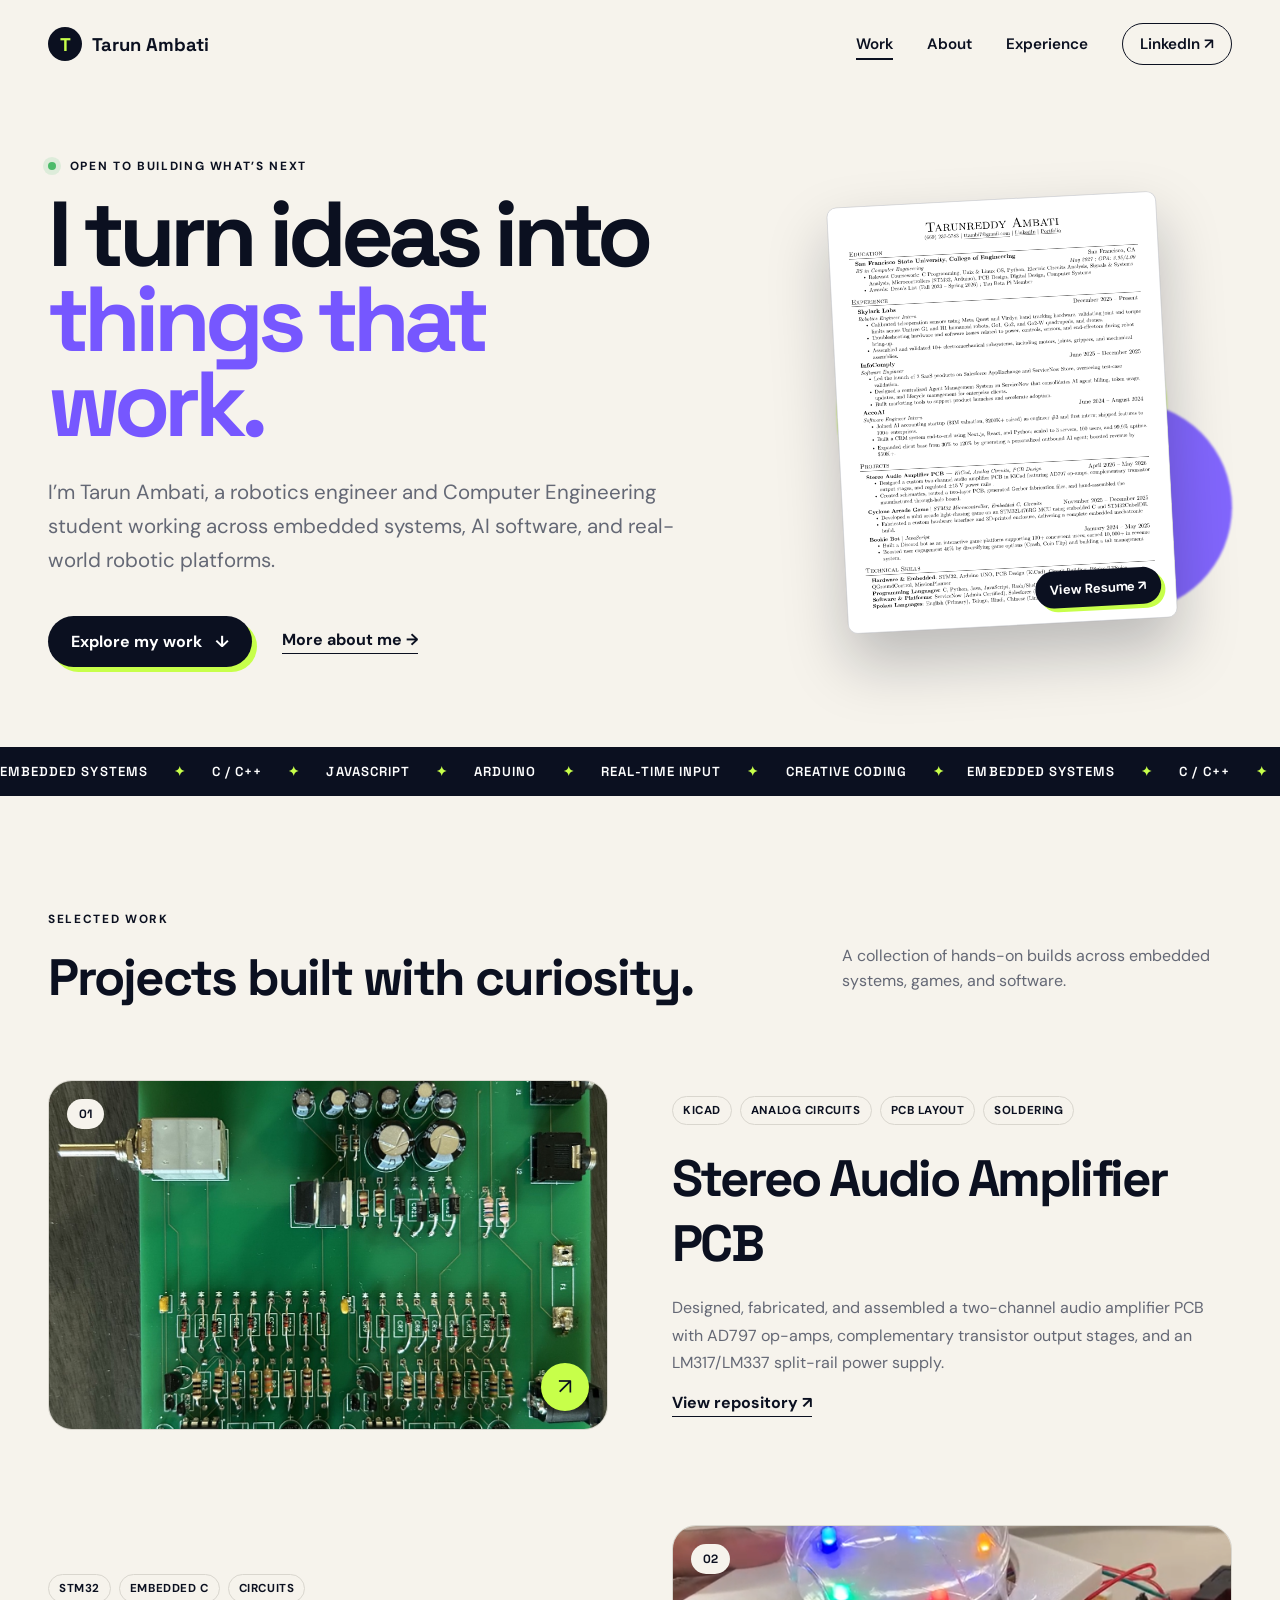
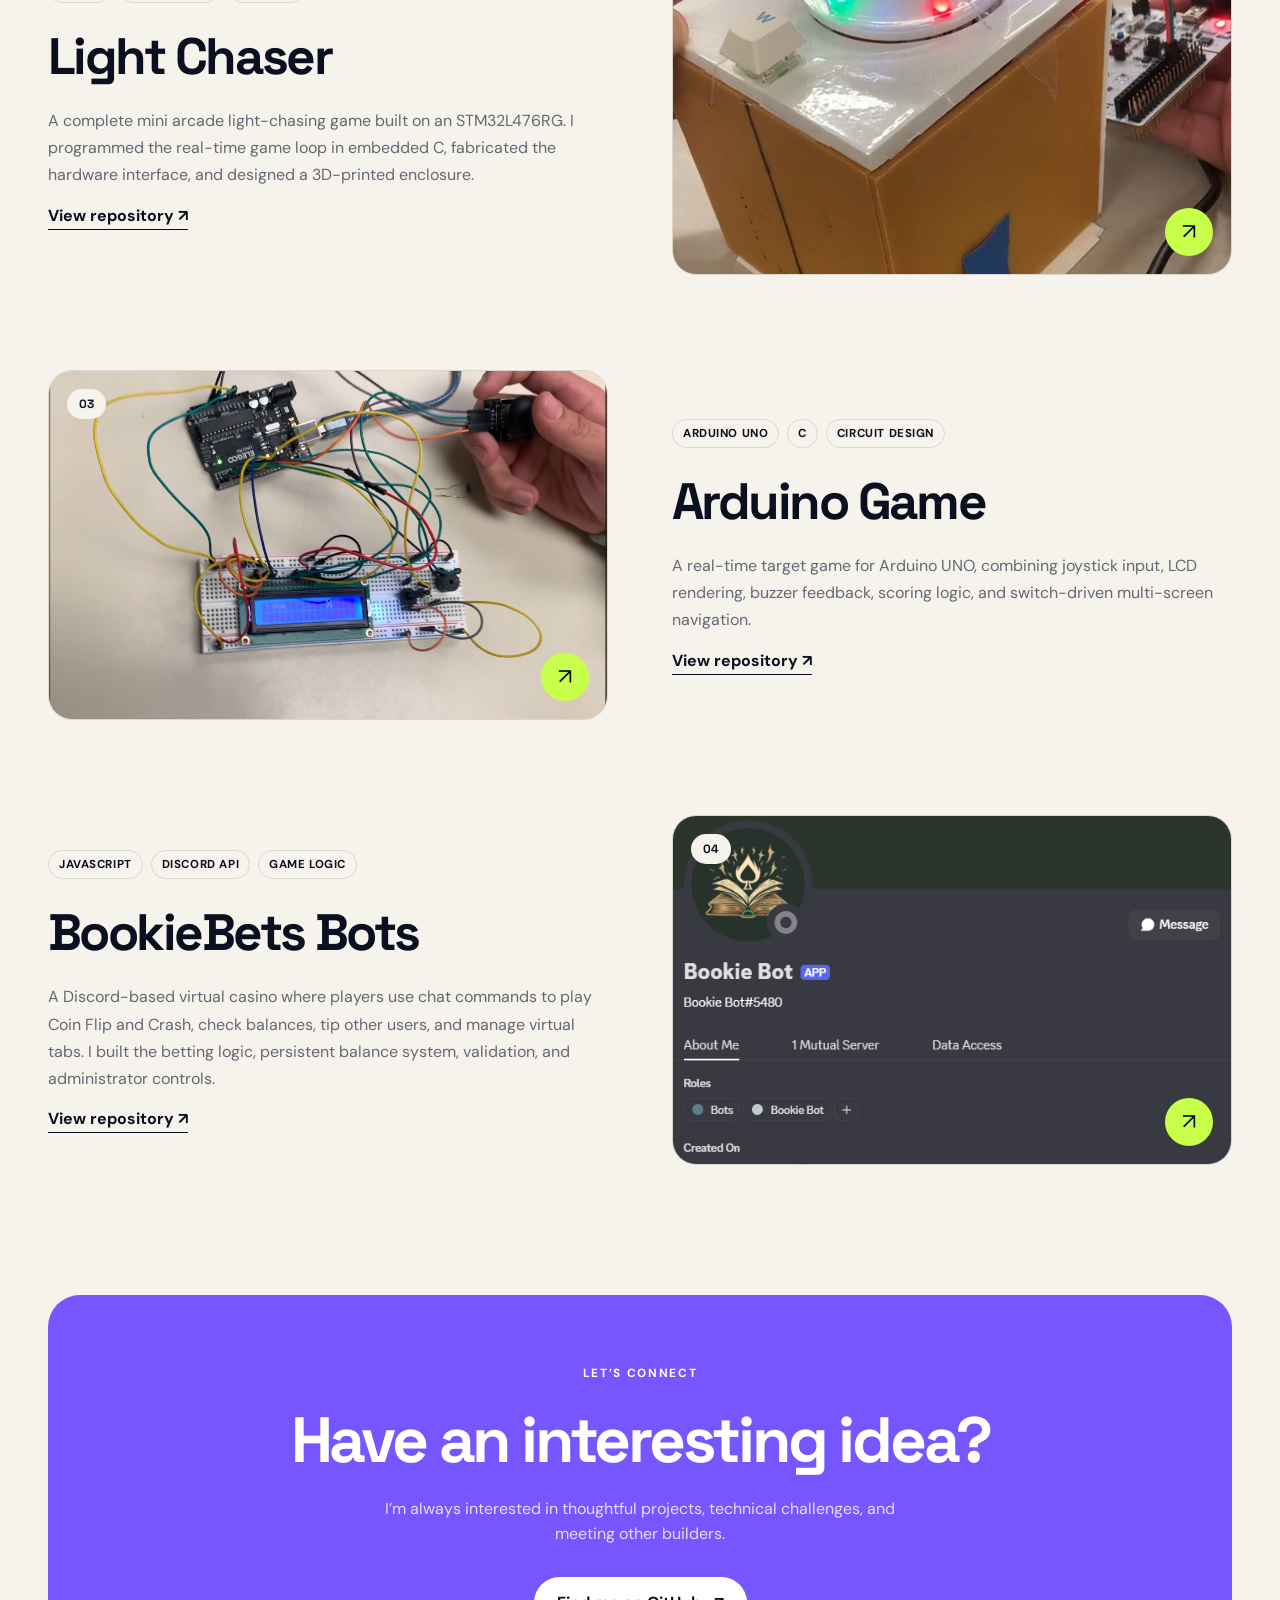
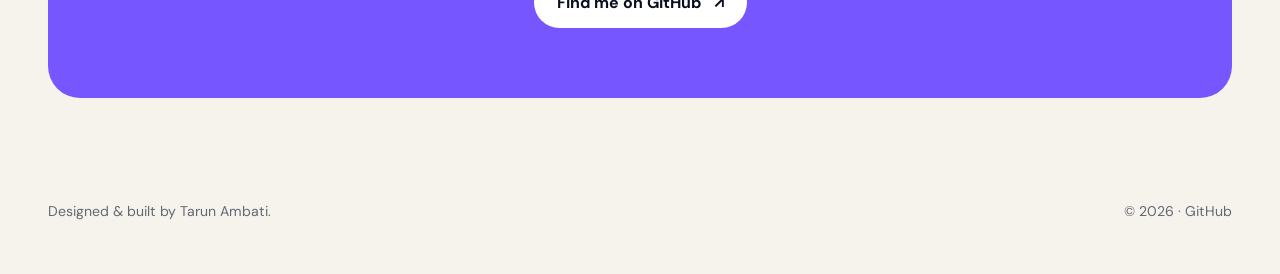
==== commit a65027cd: "Add linked resume preview to hero" ====
--- a/index.html
+++ b/index.html
@@ -37,12 +37,12 @@
           <a class="text-link" href="about.html">More about me <span aria-hidden="true">→</span></a>
         </div>
       </div>
-      <div class="hero-visual reveal" aria-hidden="true">
+      <div class="hero-visual reveal">
         <div class="orb orb-one"></div><div class="orb orb-two"></div>
-        <div class="code-card">
-          <div class="code-top"><span></span><span></span><span></span></div>
-          <code><b>const</b> builder = {<br>&nbsp;&nbsp;curious: <i>true</i>,<br>&nbsp;&nbsp;focus: [<q>hardware</q>, <q>software</q>],<br>&nbsp;&nbsp;next: <q>keep shipping</q><br>};</code>
-        </div>
+        <a class="resume-preview" href="Tarun_Ambati_Resume.pdf" target="_blank" rel="noreferrer" aria-label="Open Tarun Ambati's résumé PDF">
+          <img src="images/tarun-ambati-resume-preview.png" alt="Preview of Tarun Ambati's résumé">
+          <span>View Resume <span aria-hidden="true">↗</span></span>
+        </a>
       </div>
     </section>
 
--- a/project.css
+++ b/project.css
@@ -24,6 +24,51 @@
 
 .project-image .pcb-project-photo{
   background:#112318;
+}
+
+.resume-preview{
+  position:relative;
+  z-index:1;
+  width:min(330px,78%);
+  aspect-ratio:8.5/11;
+  display:block;
+  overflow:hidden;
+  border:1px solid rgba(11,16,32,.16);
+  border-radius:10px;
+  background:#fff;
+  box-shadow:0 30px 60px rgba(11,16,32,.25);
+  transform:rotate(-3deg);
+  transition:transform .25s ease,box-shadow .25s ease;
+}
+
+.resume-preview:hover,
+.resume-preview:focus-visible{
+  transform:rotate(-1deg) translateY(-7px);
+  box-shadow:0 38px 70px rgba(11,16,32,.3);
+}
+
+.resume-preview:focus-visible{
+  outline:3px solid var(--ink);
+  outline-offset:6px;
+}
+
+.resume-preview>img{
+  width:100%;
+  height:100%;
+  object-fit:cover;
+}
+
+.resume-preview>span{
+  position:absolute;
+  right:14px;
+  bottom:14px;
+  padding:10px 14px;
+  border-radius:999px;
+  background:var(--ink);
+  color:#fff;
+  font-weight:700;
+  font-size:.82rem;
+  box-shadow:4px 4px 0 var(--lime);
 }
 
 .marquee .marquee-track{
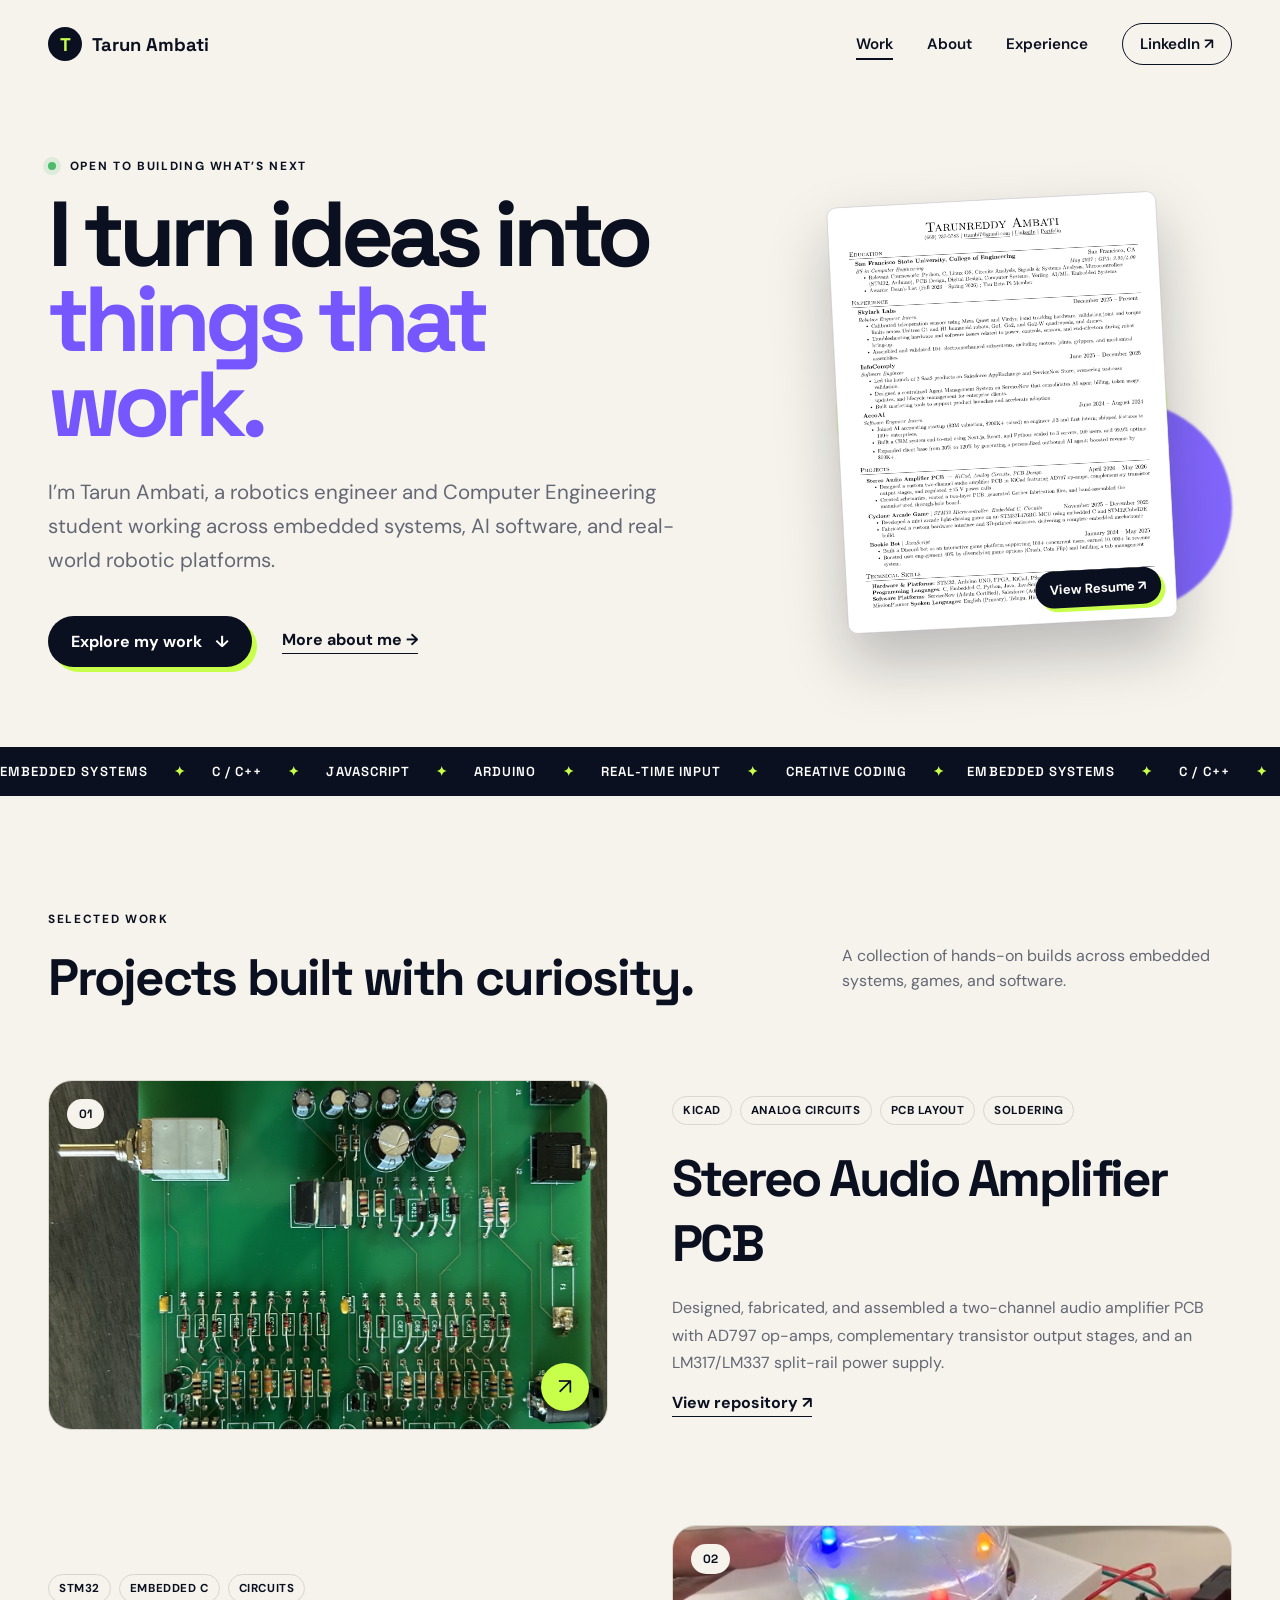
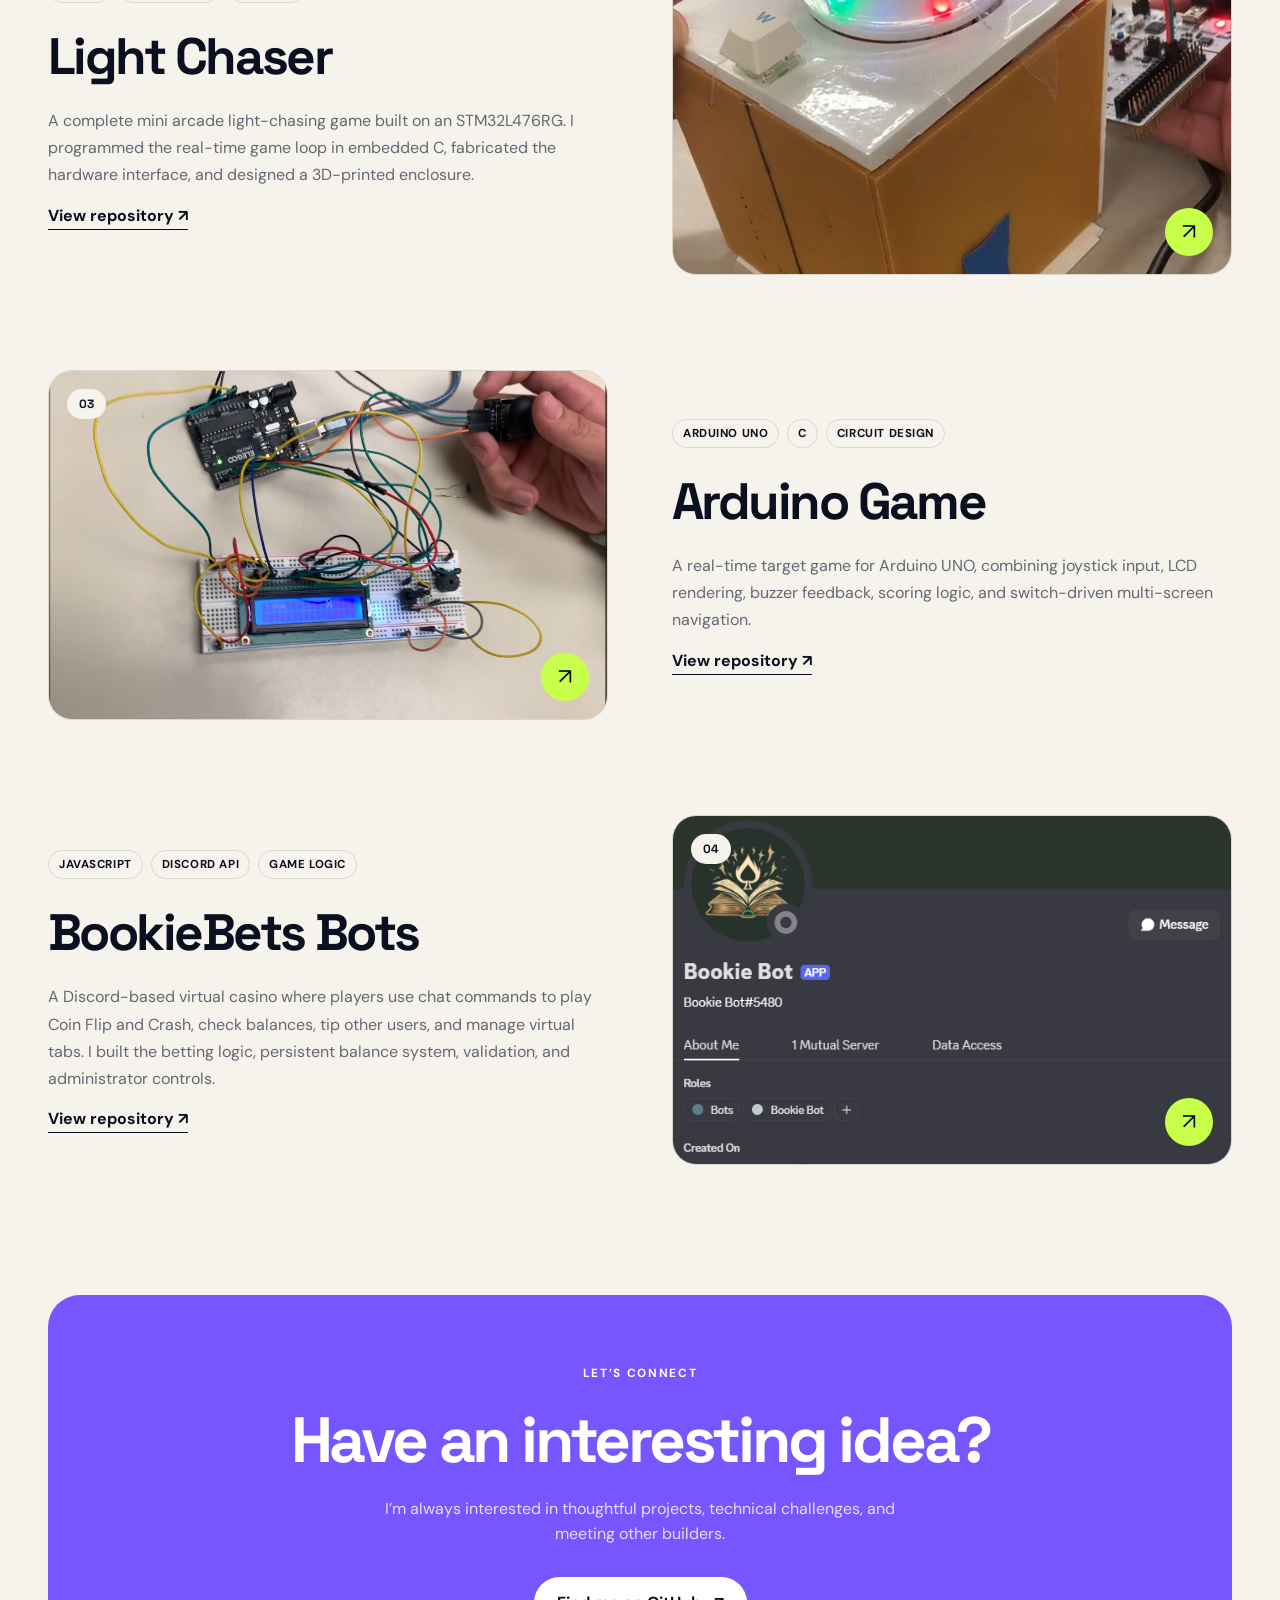
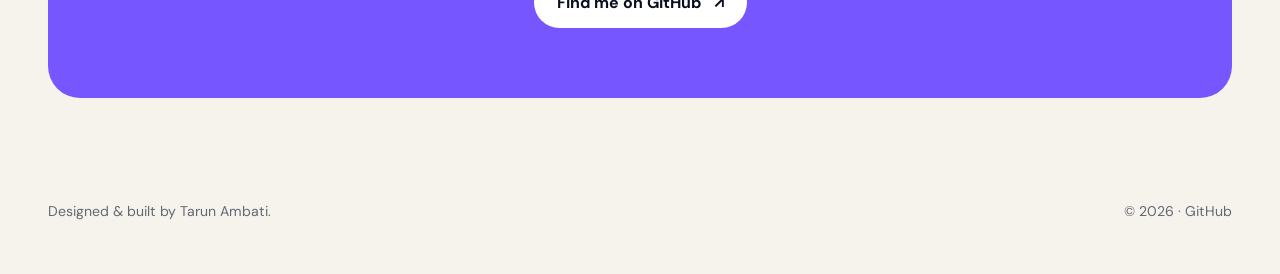
==== commit 3c8a54bf: "Add Google Analytics tracking" ====
--- a/index.html
+++ b/index.html
@@ -1,6 +1,13 @@
 <!doctype html>
 <html lang="en">
 <head>
+  <script async src="https://www.googletagmanager.com/gtag/js?id=G-6LQDQ6XBB7"></script>
+  <script>
+    window.dataLayer = window.dataLayer || [];
+    function gtag(){dataLayer.push(arguments);}
+    gtag('js', new Date());
+    gtag('config', 'G-6LQDQ6XBB7');
+  </script>
   <meta charset="utf-8">
   <meta name="viewport" content="width=device-width, initial-scale=1">
   <meta name="description" content="Tarun Ambati's portfolio — robotics, embedded systems, AI software, and hands-on engineering projects.">
